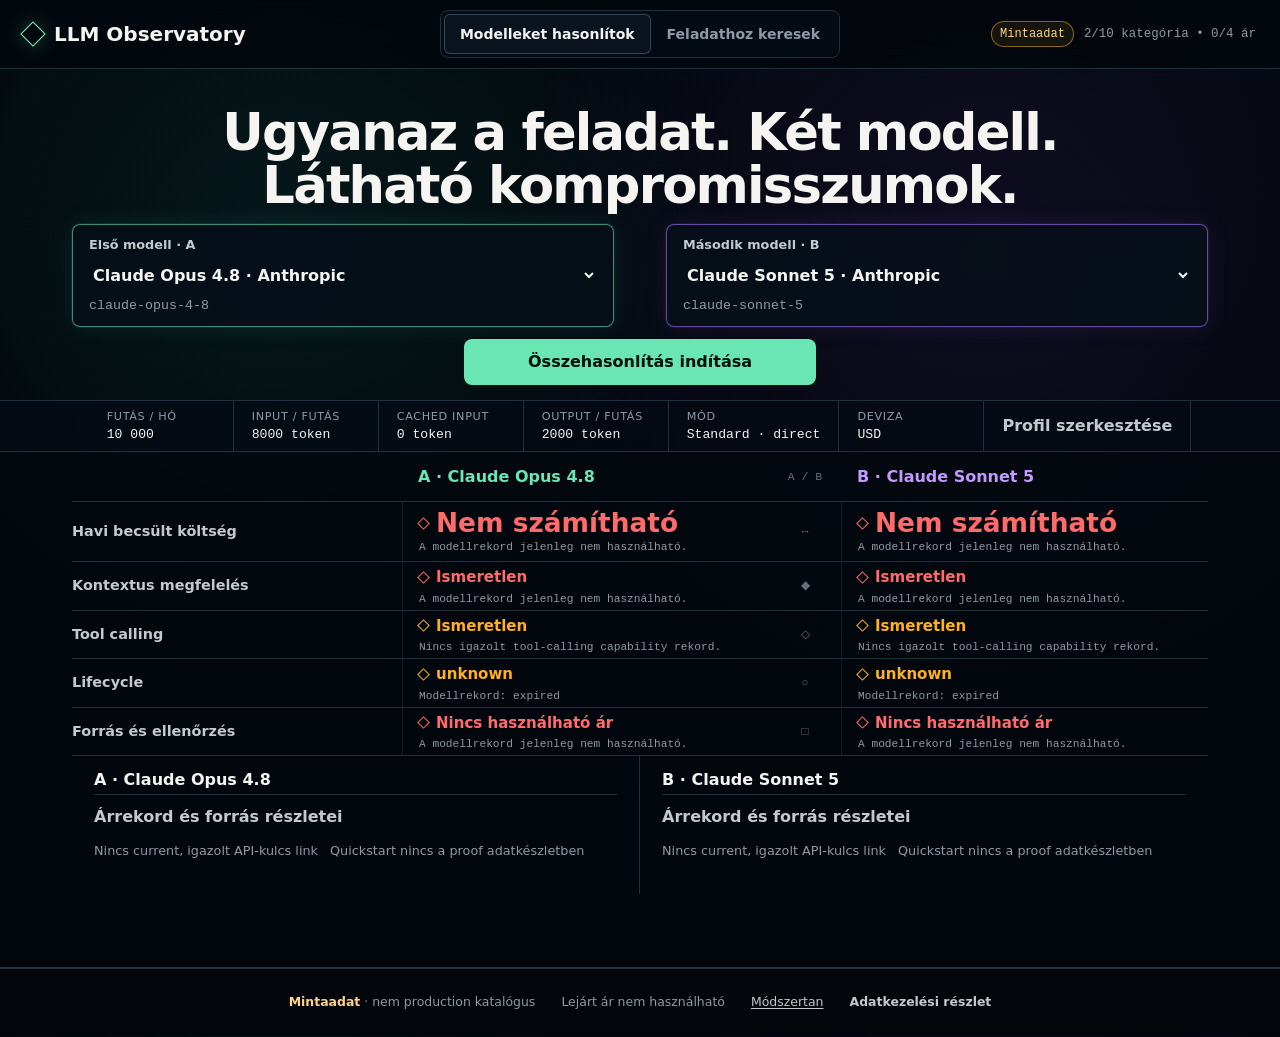
==== public/index.html @ a510414d "Publish Gate 3 LLM Observatory" ====
<!doctype html>
<html lang="hu">
  <head>
    <meta charset="utf-8">
    <meta name="viewport" content="width=device-width, initial-scale=1">
    <meta name="description" content="Ellenőrizhető, forrásolt LLM API-költség összehasonlítás mintaadatokon.">
    <title>LLM Observatory</title>
    <link rel="stylesheet" href="./styles.css?v=gate3-review-2">
  </head>
  <body>
    <a class="skip-link" href="#main">Ugrás a tartalomra</a>
    <header class="app-header">
      <a class="brand" href="#compare" aria-label="LLM Observatory – kezdőlap">
        <span class="brand-mark" aria-hidden="true"></span>
        <span>LLM Observatory</span>
      </a>
      <nav class="mode-switch" aria-label="Alkalmazásmód">
        <a href="#compare" data-route-link="compare">Modelleket hasonlítok</a>
        <a href="#task" data-route-link="task">Feladathoz keresek</a>
      </nav>
      <div class="header-status">
        <span class="sample-badge">Mintaadat</span>
        <span id="headerCoverage">Adatok betöltése…</span>
      </div>
    </header>

    <main id="main">
      <section class="route" id="compareRoute" data-route="compare" aria-labelledby="compareTitle">
        <div class="hero compare-hero">
          <div class="hero-copy">
            <p class="eyebrow">Model Lens · Mintaadat</p>
            <h1 id="compareTitle">Ugyanaz a feladat. Két modell.<br> Látható kompromisszumok.</h1>
          </div>
          <div class="model-selectors" aria-label="Összehasonlítandó modellek">
            <label class="model-selector model-a" for="modelA">
              <span>Első modell · A</span>
              <select id="modelA"></select>
              <small id="modelAId">API ID</small>
            </label>
            <label class="model-selector model-b" for="modelB">
              <span>Második modell · B</span>
              <select id="modelB"></select>
              <small id="modelBId">API ID</small>
            </label>
          </div>
          <button class="primary-action" id="compareButton" type="button" aria-describedby="compareHelp">
            Összehasonlítás indítása
          </button>
          <p class="form-help" id="compareHelp">Válassz két különböző modellt.</p>
        </div>

        <div class="profile-rail" aria-label="Aktív összehasonlítási profil">
          <div><span>Futás / hó</span><strong id="compareRunsSummary">10 000</strong></div>
          <div><span>Input / futás</span><strong id="compareInputSummary">8 000 token</strong></div>
          <div><span>Cached input</span><strong>0 token</strong></div>
          <div><span>Output / futás</span><strong id="compareOutputSummary">2 000 token</strong></div>
          <div><span>Mód</span><strong>Standard · direct</strong></div>
          <div><span>Deviza</span><strong>USD</strong></div>
          <details class="profile-editor">
            <summary>Profil szerkesztése</summary>
            <div class="profile-form">
              <label for="compareRuns">Futás / hó<input id="compareRuns" type="number" min="1" step="1" value="10000" inputmode="numeric"></label>
              <label for="compareInput">Nem cache-elt input token / futás<input id="compareInput" type="number" min="0" step="1" value="8000" inputmode="numeric"></label>
              <label for="compareOutput">Output token / futás<input id="compareOutput" type="number" min="0" step="1" value="2000" inputmode="numeric"></label>
            </div>
          </details>
        </div>

        <section class="data-canvas" id="compareCanvas" aria-labelledby="comparisonHeading">
          <header class="canvas-heading">
            <div>
              <p class="eyebrow">Egy profil · két modell</p>
              <h2 id="comparisonHeading" tabindex="-1">Összehasonlítás</h2>
            </div>
            <p class="coverage" id="comparisonCoverage">Nincs még számítás</p>
          </header>
          <div class="comparison-table" role="table" aria-label="Modell-összehasonlítás">
            <div class="comparison-head" role="row">
              <span role="columnheader" aria-label="Mérőszám"></span>
              <strong class="a-text" id="columnA" role="columnheader">A modell</strong>
              <span class="axis" aria-hidden="true">A / B</span>
              <strong class="b-text" id="columnB" role="columnheader">B modell</strong>
            </div>
            <div class="comparison-row cost-row" role="row">
              <h3 id="costLabel" role="rowheader">Havi becsült költség</h3>
              <div class="comparison-cell model-a-cell" id="costA" role="cell" aria-labelledby="costLabel columnA"></div>
              <span class="axis" aria-hidden="true">↔</span>
              <div class="comparison-cell model-b-cell" id="costB" role="cell" aria-labelledby="costLabel columnB"></div>
            </div>
            <div class="comparison-row" role="row">
              <h3 id="contextLabel" role="rowheader">Kontextus megfelelés</h3>
              <div class="comparison-cell" id="contextA" role="cell" aria-labelledby="contextLabel columnA"></div><span class="axis" aria-hidden="true">◆</span><div class="comparison-cell" id="contextB" role="cell" aria-labelledby="contextLabel columnB"></div>
            </div>
            <div class="comparison-row" role="row">
              <h3 id="toolLabel" role="rowheader">Tool calling</h3>
              <div class="comparison-cell" id="toolA" role="cell" aria-labelledby="toolLabel columnA"></div><span class="axis" aria-hidden="true">◇</span><div class="comparison-cell" id="toolB" role="cell" aria-labelledby="toolLabel columnB"></div>
            </div>
            <div class="comparison-row" role="row">
              <h3 id="lifecycleLabel" role="rowheader">Lifecycle</h3>
              <div class="comparison-cell" id="lifecycleA" role="cell" aria-labelledby="lifecycleLabel columnA"></div><span class="axis" aria-hidden="true">○</span><div class="comparison-cell" id="lifecycleB" role="cell" aria-labelledby="lifecycleLabel columnB"></div>
            </div>
            <div class="comparison-row" role="row">
              <h3 id="sourceLabel" role="rowheader">Forrás és ellenőrzés</h3>
              <div class="comparison-cell" id="sourceA" role="cell" aria-labelledby="sourceLabel columnA"></div><span class="axis" aria-hidden="true">□</span><div class="comparison-cell" id="sourceB" role="cell" aria-labelledby="sourceLabel columnB"></div>
            </div>
          </div>
          <div class="provenance-grid" id="compareProvenance"></div>
        </section>

        <footer class="trust-strip">
          <span><strong>Mintaadat</strong> · nem production katalógus</span>
          <span>Lejárt ár nem használható</span>
          <button class="link-button" type="button" data-open-details="methodCompare">Módszertan</button>
          <details id="methodCompare"><summary>Adatkezelési részlet</summary><p>Csak current, rekordszinten ellenőrzött direct standard text input/output ár számolhat. Nincs benchmark vagy minőségi pontszám.</p></details>
        </footer>
      </section>

      <section class="route" id="taskRoute" data-route="task" aria-labelledby="taskTitle" hidden>
        <div class="hero task-hero">
          <div class="hero-copy">
            <p class="eyebrow">Strukturált technikai profil · Mintaadat</p>
            <h1 id="taskTitle">A feladat forgalmából indulunk. Nem találgatunk minőséget.</h1>
            <p class="hero-note">A két minta csak tokenforgalmat ír le. Nem állítja, hogy bármely modell szakmailag jobb lenne az adott munkára.</p>
          </div>
          <div class="task-builder">
            <label for="taskPreset">Forgalmi mintaprofil
              <select id="taskPreset">
                <option value="technical-chat-10k">Technikai asszisztenshez hasonló forgalom</option>
                <option value="document-analysis-2500">Dokumentumelemzéshez hasonló forgalom</option>
              </select>
            </label>
            <div class="profile-form task-form">
              <label for="taskRuns">Futás / hó<input id="taskRuns" type="number" min="1" step="1" value="10000" inputmode="numeric"></label>
              <label for="taskInput">Nem cache-elt input / futás<input id="taskInput" type="number" min="0" step="1" value="8000" inputmode="numeric"></label>
              <label for="taskOutput">Output / futás<input id="taskOutput" type="number" min="0" step="1" value="2000" inputmode="numeric"></label>
            </div>
            <div class="requirement-toggles">
              <label><input id="taskPreview" type="checkbox"> Preview lifecycle engedélyezett</label>
              <label><input id="taskStable" type="checkbox"> Csak dokumentált stable lifecycle</label>
              <label><input id="taskTool" type="checkbox"> Tool calling kötelező</label>
            </div>
            <button class="primary-action" id="taskButton" type="button">Technikai szűrés indítása</button>
            <p class="form-help" id="taskHelp">Direct · standard · text · cache nélkül · USD</p>
          </div>
        </div>

        <div class="profile-rail task-profile-rail" aria-label="Aktív feladatprofil">
          <div><span>Profil</span><strong id="taskProfileName">Technikai asszisztenshez hasonló forgalom</strong></div>
          <div><span>Scope</span><strong>Direct · standard · text</strong></div>
          <div><span>Cache / tool díj</span><strong>Nem számolt</strong></div>
          <div><span>Rangsor</span><strong>Csak teljes igazolt költség</strong></div>
        </div>

        <section class="data-canvas task-canvas" aria-labelledby="taskResultsHeading">
          <header class="canvas-heading">
            <div>
              <p class="eyebrow">Ugyanaz a core · minden modell</p>
              <h2 id="taskResultsHeading" tabindex="-1">Technikai szűrés eredménye</h2>
            </div>
            <p class="coverage" id="taskCoverage">Nincs még számítás</p>
          </header>
          <div class="task-result-list" id="taskResults"></div>
          <details class="excluded-models">
            <summary id="excludedSummary">Kizárt vagy nem számítható modellek</summary>
            <div id="excludedResults"></div>
          </details>
        </section>

        <footer class="trust-strip">
          <span><strong>Mintaadat</strong> · a profil nem alkalmassági benchmark</span>
          <span>Ismeretlen képesség nem teljesít hard feltételt</span>
          <button class="link-button" type="button" data-open-details="methodTask">Módszertan</button>
          <details id="methodTask"><summary>Szűrési részlet</summary><p>A sorrend kizárólag a teljes, current és ellenőrzött USD költséget követi. Nincs score, győztes vagy feladatspecifikus minőségi állítás.</p></details>
        </footer>
      </section>

      <section class="load-error" id="loadError" hidden aria-labelledby="loadErrorTitle">
        <h1 id="loadErrorTitle">A mintaadat nem tölthető be</h1>
        <p id="loadErrorMessage">A katalógus fail-closed módon leállt.</p>
      </section>
      <p class="sr-only" id="liveRegion" aria-live="polite"></p>
    </main>

    <script type="module" src="./app.js"></script>
  </body>
</html>
---- public/styles.css ----
:root {
  color-scheme: dark;
  --color-bg: #03070d;
  --color-bg-deep: #01040a;
  --color-surface: #071019;
  --color-surface-raised: #0a131e;
  --color-line: #20303c;
  --color-line-strong: #344553;
  --color-text: #f5f4f0;
  --color-text-secondary: #c4c9ce;
  --color-text-muted: #8f9aa4;
  --color-a: #69e6b3;
  --color-a-bright: #8fffd1;
  --color-b: #a974ff;
  --color-b-bright: #c09aff;
  --color-warning: #ffb020;
  --color-danger: #ff6b6b;
  --color-info: #72c7ff;
  --focus-ring: #bafbe0;
  --font-sans: Inter, "SF Pro Display", ui-sans-serif, system-ui, sans-serif;
  --font-mono: "JetBrains Mono", "SFMono-Regular", ui-monospace, monospace;
  --content: min(1296px, calc(100vw - 144px));
  --motion-fast: 120ms;
  --motion-base: 180ms;
}

* { box-sizing: border-box; }

html { scroll-behavior: smooth; }

body {
  margin: 0;
  min-width: 0;
  overflow-x: hidden;
  background:
    radial-gradient(circle at 22% 24%, rgba(30, 187, 158, 0.10), transparent 28rem),
    radial-gradient(circle at 77% 25%, rgba(131, 77, 223, 0.10), transparent 30rem),
    linear-gradient(180deg, #03070d, #01040a 70%);
  color: var(--color-text);
  font-family: var(--font-sans);
  line-height: 1.5;
}

button, input, select { font: inherit; }
button, select, summary, a { -webkit-tap-highlight-color: transparent; }

a { color: var(--color-text-secondary); }
a:hover { color: var(--color-text); }

.link-button {
  appearance: none;
  border: 0;
  padding: 0;
  color: var(--color-text-secondary);
  background: transparent;
  text-decoration: underline;
  text-underline-offset: 0.2em;
  cursor: pointer;
}

.link-button:hover { color: var(--color-text); }

:focus-visible {
  outline: 3px solid var(--focus-ring);
  outline-offset: 3px;
}

[hidden] { display: none !important; }

.skip-link {
  position: fixed;
  z-index: 100;
  top: 8px;
  left: 8px;
  transform: translateY(-160%);
  padding: 10px 14px;
  border-radius: 6px;
  background: var(--color-text);
  color: var(--color-bg);
}
.skip-link:focus { transform: none; }

.app-header {
  min-height: 66px;
  display: grid;
  grid-template-columns: minmax(220px, 1fr) auto minmax(220px, 1fr);
  align-items: center;
  gap: 24px;
  padding: 10px max(24px, calc((100vw - 1296px) / 2));
  border-bottom: 1px solid var(--color-line);
  background: rgba(3, 7, 13, 0.88);
  backdrop-filter: blur(14px);
}

.brand {
  display: inline-flex;
  align-items: center;
  gap: 12px;
  color: var(--color-text);
  text-decoration: none;
  font-size: 1.25rem;
  font-weight: 780;
}

.brand-mark {
  width: 18px;
  height: 18px;
  border: 1px solid var(--color-a);
  transform: rotate(45deg);
  box-shadow: 0 0 18px rgba(105, 230, 179, 0.25);
}

.mode-switch {
  display: flex;
  padding: 3px;
  border: 1px solid var(--color-line);
  border-radius: 8px;
  background: #050b12;
}

.mode-switch a {
  min-height: 40px;
  display: inline-flex;
  align-items: center;
  padding: 0 16px;
  border-radius: 6px;
  color: var(--color-text-muted);
  text-decoration: none;
  font-size: 0.875rem;
  font-weight: 650;
}

.mode-switch a[aria-current="page"] {
  color: var(--color-text);
  background: var(--color-surface-raised);
  box-shadow: inset 0 0 0 1px var(--color-line-strong);
}

.header-status {
  justify-self: end;
  display: flex;
  align-items: center;
  gap: 10px;
  color: var(--color-text-muted);
  font: 0.78rem/1.3 var(--font-mono);
}

.sample-badge,
.status-chip {
  display: inline-flex;
  align-items: center;
  min-height: 26px;
  padding: 2px 8px;
  border: 1px solid rgba(255, 176, 32, 0.52);
  border-radius: 999px;
  color: #ffd587;
  background: rgba(255, 176, 32, 0.08);
  font: 0.75rem/1 var(--font-mono);
}

.route { min-height: calc(100vh - 66px); }

.hero {
  min-height: 322px;
  display: grid;
  align-content: center;
  gap: 22px;
  width: var(--content);
  margin: 0 auto;
  padding: 24px 0 12px;
}

.hero > * {
  min-width: 0;
  max-width: 100%;
}

.compare-hero {
  min-height: 331px;
  gap: 12px;
  padding: 30px 0 8px;
}

.compare-hero .hero-copy > .eyebrow,
.compare-hero > .form-help:not(.error),
#compareCanvas .canvas-heading {
  position: absolute !important;
  width: 1px;
  height: 1px;
  padding: 0;
  margin: 0;
  overflow: hidden;
  clip: rect(0, 0, 0, 0);
  white-space: nowrap;
  border: 0;
}

#compareCanvas .canvas-heading * {
  width: 1px !important;
  max-width: 1px !important;
  height: 1px !important;
  margin: 0 !important;
  overflow: hidden !important;
  white-space: nowrap !important;
}

.hero-copy { text-align: center; }
.eyebrow {
  margin: 0 0 8px;
  color: var(--color-text-muted);
  font: 0.78rem/1.4 var(--font-mono);
  letter-spacing: 0.11em;
  text-transform: uppercase;
}

h1, h2, h3, p { margin-top: 0; }
h1 {
  max-width: 930px;
  margin: 0 auto;
  font-size: clamp(3rem, 4vw, 3.625rem);
  line-height: 1.04;
  letter-spacing: -0.035em;
}
h2 { margin-bottom: 0; font-size: 1.45rem; }
h3 { margin-bottom: 0; font-size: 0.9rem; }

.hero-note {
  max-width: 760px;
  margin: 12px auto 0;
  color: var(--color-text-secondary);
  text-align: center;
}

.model-selectors {
  display: grid;
  grid-template-columns: repeat(2, minmax(0, 1fr));
  gap: 52px;
}

.model-selector {
  min-width: 0;
  display: grid;
  gap: 5px;
  padding: 10px 16px;
  border: 1px solid var(--color-line-strong);
  border-radius: 8px;
  background: rgba(7, 16, 25, 0.92);
  box-shadow: 0 8px 24px rgba(0, 0, 0, 0.28);
}
.model-selector.model-a {
  border-color: rgba(105, 230, 179, 0.58);
  box-shadow: 0 0 0 1px rgba(105, 230, 179, 0.08), 0 0 24px rgba(105, 230, 179, 0.10);
}
.model-selector.model-b {
  border-color: rgba(169, 116, 255, 0.58);
  box-shadow: 0 0 0 1px rgba(169, 116, 255, 0.08), 0 0 24px rgba(169, 116, 255, 0.10);
}
.model-selector:focus-within.model-a { box-shadow: 0 0 0 1px rgba(105, 230, 179, 0.66), 0 0 22px rgba(105, 230, 179, 0.14); }
.model-selector:focus-within.model-b { box-shadow: 0 0 0 1px rgba(169, 116, 255, 0.66), 0 0 22px rgba(169, 116, 255, 0.14); }
.model-selector > span { font-size: 0.8rem; font-weight: 700; color: var(--color-text-secondary); }
.model-selector small { overflow: hidden; color: var(--color-text-muted); font-family: var(--font-mono); text-overflow: ellipsis; white-space: nowrap; }

select, input[type="number"] {
  width: 100%;
  min-height: 44px;
  border: 1px solid var(--color-line);
  border-radius: 6px;
  background: #050b12;
  color: var(--color-text);
  padding: 9px 11px;
}
.model-selector select {
  width: 100%;
  min-width: 0;
  max-width: 100%;
  min-height: 32px;
  border: 0;
  padding: 0;
  background: transparent;
  font-weight: 740;
}

.primary-action {
  width: min(352px, 100%);
  min-height: 46px;
  min-width: 0;
  justify-self: center;
  border: 1px solid rgba(105, 230, 179, 0.72);
  border-radius: 8px;
  background: var(--color-a);
  color: #02100b;
  padding: 10px 22px;
  font-weight: 800;
  cursor: pointer;
  transition: background var(--motion-fast), box-shadow var(--motion-base), transform var(--motion-fast);
}
.primary-action:hover:not(:disabled) { background: var(--color-a-bright); box-shadow: 0 0 24px rgba(105, 230, 179, 0.18); }
.primary-action:active:not(:disabled) { transform: translateY(1px); }
.primary-action:disabled { cursor: not-allowed; opacity: 0.48; }

.form-help { margin: -14px 0 0; color: var(--color-text-muted); text-align: center; font-size: 0.82rem; }
.form-help.error { color: var(--color-danger); }

.profile-rail {
  min-height: 52px;
  display: flex;
  align-items: stretch;
  justify-content: center;
  border-block: 1px solid var(--color-line);
  background: rgba(5, 11, 18, 0.72);
}
.profile-rail > div,
.profile-rail > details {
  min-width: 145px;
  display: grid;
  align-content: center;
  gap: 1px;
  padding: 3px 18px;
  border-right: 1px solid var(--color-line);
}
.profile-rail span { color: var(--color-text-muted); font-size: 0.7rem; text-transform: uppercase; letter-spacing: 0.06em; }
.profile-rail strong { font: 0.82rem/1.3 var(--font-mono); font-variant-numeric: tabular-nums; }
.profile-editor { position: relative; }
.profile-editor summary, .excluded-models summary, .provenance-card summary, .trust-strip summary {
  min-height: 44px;
  display: inline-flex;
  align-items: center;
  color: var(--color-text-secondary);
  cursor: pointer;
  font-weight: 700;
}
.profile-editor[open] .profile-form {
  position: absolute;
  z-index: 20;
  right: 0;
  top: calc(100% + 8px);
  width: min(540px, calc(100vw - 32px));
  padding: 16px;
  border: 1px solid var(--color-line-strong);
  border-radius: 12px;
  background: var(--color-surface-raised);
  box-shadow: 0 18px 48px rgba(0,0,0,.45);
}

.profile-form { display: grid; grid-template-columns: repeat(3, minmax(0, 1fr)); gap: 12px; }
.profile-form label, .task-builder > label { display: grid; gap: 6px; color: var(--color-text-secondary); font-size: 0.8rem; font-weight: 650; }

.data-canvas {
  min-height: 516px;
  border-bottom: 1px solid var(--color-line);
  background: rgba(3, 8, 14, 0.82);
}
.canvas-heading, .comparison-head, .comparison-row, .provenance-grid, .task-result-list, .excluded-models {
  width: var(--content);
  margin-inline: auto;
}
.canvas-heading {
  min-height: 64px;
  display: flex;
  justify-content: space-between;
  align-items: center;
  gap: 24px;
  border-bottom: 1px solid var(--color-line);
}
.coverage { margin: 0; color: var(--color-text-muted); font: 0.78rem/1.35 var(--font-mono); }

.comparison-head,
.comparison-row {
  display: grid;
  grid-template-columns: 330px minmax(0, 1fr) 72px minmax(0, 1fr);
  align-items: stretch;
  border-bottom: 1px solid var(--color-line);
}
.comparison-head { min-height: 50px; align-items: center; }
.comparison-head strong { padding: 12px 16px; font-size: 1rem; }
.a-text { color: var(--color-a); }
.b-text { color: var(--color-b-bright); }
.axis { display: grid; place-items: center; color: #61707c; font: 0.72rem/1 var(--font-mono); }
.comparison-row > h3 { display: flex; align-items: center; padding: 12px 16px 12px 0; color: var(--color-text-secondary); }
.comparison-cell { min-width: 0; display: grid; align-content: center; gap: 3px; padding: 4px 16px; border-left: 1px solid rgba(32,48,60,.5); }
.comparison-cell strong { font-size: 0.94rem; }
.comparison-cell small { color: var(--color-text-muted); font: 0.7rem/1.25 var(--font-mono); }
.cost-row { min-height: 60px; }
.cost-row .comparison-cell strong { font: 750 1.65rem/1.05 var(--font-sans); font-variant-numeric: tabular-nums; }
.status-line { display: inline-flex; align-items: center; gap: 8px; }
.status-shape { width: 9px; height: 9px; flex: 0 0 auto; border: 1px solid currentColor; transform: rotate(45deg); }
.state-current { color: var(--color-info); }
.state-warning { color: var(--color-warning); }
.state-danger { color: var(--color-danger); }
.state-a { color: var(--color-a); }
.state-b { color: var(--color-b-bright); }

.cost-track { height: 5px; overflow: hidden; border-radius: 999px; background: #111e28; }
.cost-track > span { display: block; height: 100%; width: var(--bar-width, 0%); transition: width 240ms cubic-bezier(.2,0,0,1); }
.model-a-cell .cost-track > span { background: var(--color-a); }
.model-b-cell .cost-track > span { background: var(--color-b); }

.provenance-grid {
  display: grid;
  grid-template-columns: repeat(2, minmax(0, 1fr));
  min-height: 138px;
}
.provenance-card { min-width: 0; padding: 12px 22px; border-right: 1px solid var(--color-line); }
.provenance-card:last-child { border-right: 0; }
.provenance-card h3 { margin-bottom: 2px; font-size: 1rem; }
.provenance-list { display: grid; grid-template-columns: minmax(120px, .4fr) 1fr; gap: 7px 12px; margin: 0; }
.provenance-list dt { color: var(--color-text-muted); font-size: 0.78rem; }
.provenance-list dd { min-width: 0; margin: 0; overflow-wrap: anywhere; color: var(--color-text-secondary); font: 0.76rem/1.4 var(--font-mono); }
.record-details { margin-top: 2px; border-top: 1px solid var(--color-line); }
.record-details[open] { padding-bottom: 8px; }
.provenance-actions { display: flex; flex-wrap: wrap; gap: 8px 12px; margin-top: 2px; }
.text-link { min-height: 44px; display: inline-flex; align-items: center; color: var(--color-text); font-weight: 700; }
.unavailable-link { color: var(--color-text-muted); font-size: .8rem; }

.trust-strip {
  min-height: 68px;
  display: flex;
  align-items: center;
  justify-content: center;
  flex-wrap: wrap;
  gap: 16px 26px;
  padding: 10px max(16px, calc((100vw - 1296px) / 2));
  border-top: 1px solid var(--color-line);
  color: var(--color-text-muted);
  background: #02060b;
  font-size: 0.78rem;
}
.trust-strip strong { color: #ffd587; }
.trust-strip details { position: relative; }
.trust-strip details p { width: min(520px, calc(100vw - 32px)); color: var(--color-text-secondary); }

.task-hero { min-height: 388px; }
.task-builder { display: grid; gap: 14px; max-width: 900px; width: 100%; margin-inline: auto; padding: 18px; border: 1px solid var(--color-line); background: rgba(7,16,25,.78); }
.task-form { grid-template-columns: repeat(3, 1fr); }
.requirement-toggles { display: flex; flex-wrap: wrap; justify-content: center; gap: 14px 28px; }
.requirement-toggles label { min-height: 44px; display: inline-flex; align-items: center; gap: 8px; color: var(--color-text-secondary); }
.requirement-toggles input { width: 18px; height: 18px; accent-color: var(--color-a); }
.task-profile-rail > div { min-width: 220px; }
.task-canvas { min-height: 420px; }

.task-result-list { display: grid; }
.task-result {
  display: grid;
  grid-template-columns: minmax(220px, 1.4fr) minmax(140px, .7fr) minmax(220px, 1fr) auto;
  align-items: center;
  gap: 18px;
  min-height: 76px;
  padding: 12px 0;
  border-bottom: 1px solid var(--color-line);
}
.task-result h3 { font-size: 1rem; }
.task-result p { margin: 3px 0 0; color: var(--color-text-muted); font: .76rem/1.35 var(--font-mono); }
.task-cost { font-size: 1.35rem; font-weight: 780; font-variant-numeric: tabular-nums; }
.task-facts { display: flex; flex-wrap: wrap; gap: 6px; }
.task-facts span { padding: 4px 7px; border: 1px solid var(--color-line); color: var(--color-text-secondary); font-size: .75rem; }
.excluded-models { padding-block: 10px 20px; }
.excluded-item { display: grid; grid-template-columns: minmax(180px,.5fr) 1fr; gap: 16px; padding: 10px 0; border-top: 1px solid var(--color-line); }
.excluded-item strong { font-size: .88rem; }
.excluded-item p { margin: 0; color: var(--color-text-muted); font-size: .8rem; }

.load-error { width: min(720px, calc(100vw - 32px)); margin: 80px auto; padding: 24px; border: 1px solid var(--color-danger); background: rgba(255,107,107,.06); }
.load-error h1 { font-size: 2rem; }
.sr-only { position: absolute !important; width: 1px; height: 1px; padding: 0; margin: 0; overflow: hidden; clip: rect(0,0,0,0); white-space: nowrap; border: 0; }

@media (max-width: 1279px) {
  :root { --content: min(100% - 64px, 1120px); }
  .app-header { grid-template-columns: 1fr auto; }
  .header-status { grid-column: 1 / -1; justify-self: center; }
  .comparison-head, .comparison-row { grid-template-columns: 240px minmax(0,1fr) 48px minmax(0,1fr); }
  .profile-rail { flex-wrap: wrap; }
}

@media (max-width: 899px) {
  :root { --content: calc(100vw - 32px); }
  .app-header { display: flex; flex-wrap: wrap; justify-content: center; padding-inline: 16px; }
  .brand { margin-right: auto; }
  .header-status { width: 100%; justify-content: center; }
  .model-selectors { grid-template-columns: 1fr; gap: 12px; }
  .hero { min-height: auto; padding-block: 38px 24px; }
  h1 { font-size: clamp(2.35rem, 7vw, 3rem); }
  .profile-rail { justify-content: flex-start; }
  .profile-rail > div, .profile-rail > details { flex: 1 1 180px; }
  .comparison-head { display: none; }
  .comparison-row { grid-template-columns: 1fr 1fr; padding-bottom: 10px; }
  .comparison-row > h3 { grid-column: 1 / -1; padding: 12px 0 6px; }
  .comparison-row > .axis { display: none; }
  .comparison-cell { border-left: 0; padding-inline: 8px; }
  .comparison-cell:nth-of-type(2) { border-left: 1px solid var(--color-line); }
  .provenance-grid { grid-template-columns: 1fr; }
  .provenance-card { border-right: 0; border-bottom: 1px solid var(--color-line); padding-inline: 0; }
  .task-result { grid-template-columns: 1fr 1fr; }
  .task-result > :first-child { grid-column: 1 / -1; }
  .task-result .text-link { justify-self: end; }
}

@media (max-width: 767px) {
  :root { --content: calc(100vw - 32px); }
  .app-header { min-height: auto; display: grid; grid-template-columns: 1fr auto; gap: 8px 12px; }
  .brand { width: auto; justify-content: flex-start; margin: 0; }
  .header-status { width: auto; justify-content: flex-end; }
  .mode-switch { grid-column: 1 / -1; grid-row: 2; width: 100%; }
  .mode-switch a { flex: 1; justify-content: center; padding-inline: 8px; text-align: center; }
  h1 { font-size: 2rem; line-height: 1.08; }
  .compare-hero { gap: 12px; padding-block: 20px 16px; }
  .profile-rail > div, .profile-rail > details { flex: 0 0 50%; min-width: 0; align-self: stretch; border-bottom: 1px solid var(--color-line); }
  .profile-editor[open] .profile-form { position: fixed; inset: auto 16px 16px; width: auto; }
  .profile-form, .task-form { grid-template-columns: 1fr; }
  .comparison-row { grid-template-columns: 1fr; }
  .comparison-cell, .comparison-cell:nth-of-type(2) { border: 0; border-top: 1px dashed rgba(52,69,83,.55); padding-block: 12px; }
  .comparison-cell::before { color: var(--color-text-muted); font: .7rem/1 var(--font-mono); }
  .comparison-cell:nth-of-type(1)::before { content: "A MODELL"; }
  .comparison-cell:nth-of-type(2)::before { content: "B MODELL"; }
  .cost-track { display: none; }
  .canvas-heading { align-items: flex-start; flex-direction: column; padding-block: 14px; }
  .provenance-list { grid-template-columns: 1fr; }
  .task-result { grid-template-columns: 1fr; gap: 8px; padding-block: 16px; }
  .task-result > :first-child { grid-column: auto; }
  .task-result .text-link { justify-self: start; }
  .excluded-item { grid-template-columns: 1fr; gap: 4px; }
  .trust-strip { min-height: 68px; justify-content: flex-start; }
}

@media (prefers-reduced-motion: reduce) {
  html { scroll-behavior: auto; }
  *, *::before, *::after { scroll-behavior: auto !important; transition-duration: 0.01ms !important; animation-duration: 0.01ms !important; animation-iteration-count: 1 !important; }
}
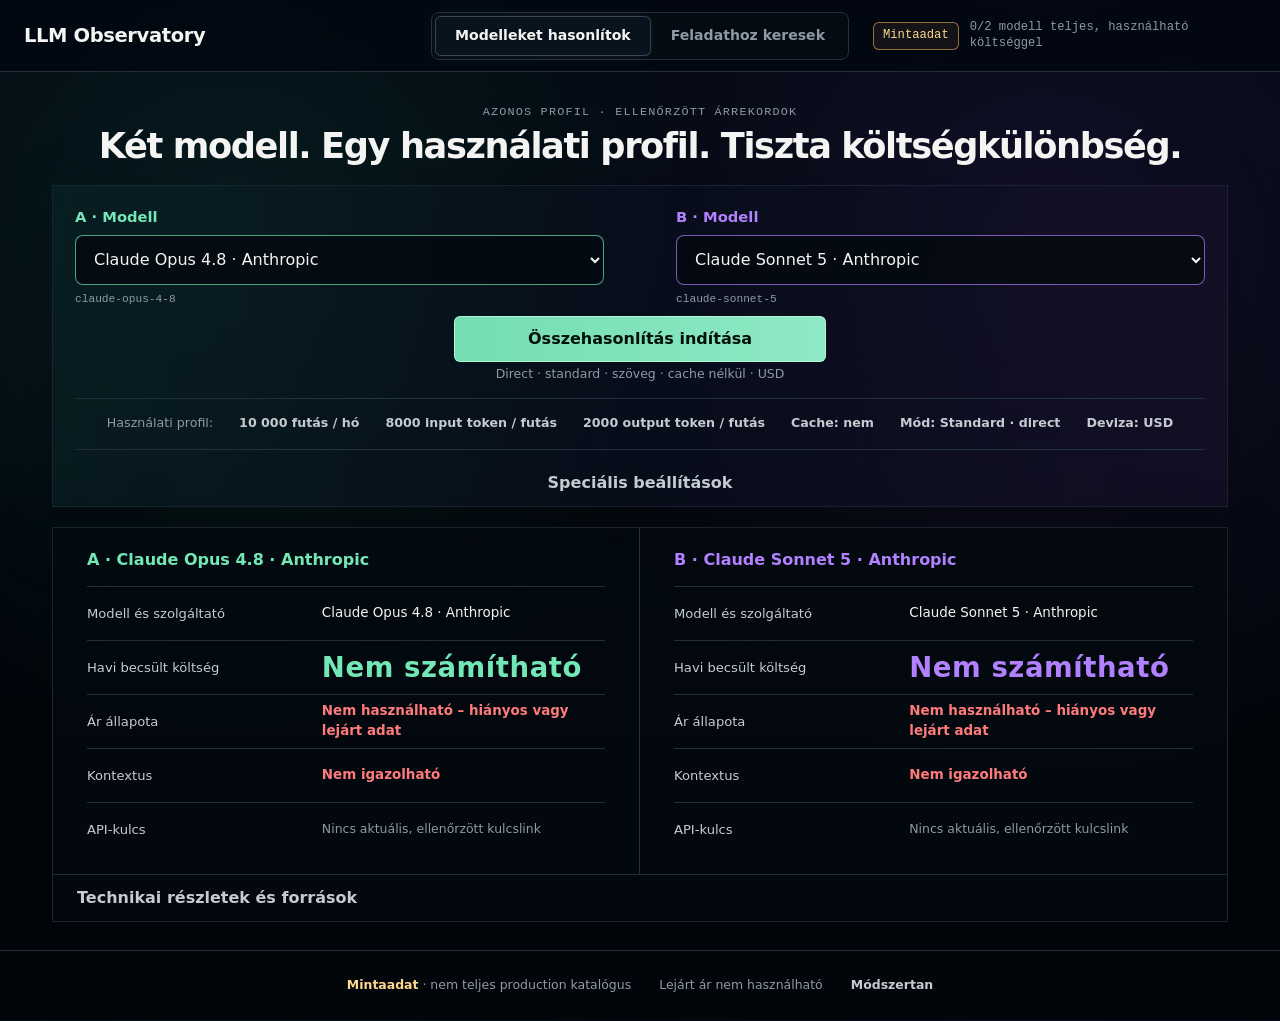
==== commit bdf54b82: "feat: simplify model selection experience" ====
--- a/public/index.html
+++ b/public/index.html
@@ -5,15 +5,12 @@
     <meta name="viewport" content="width=device-width, initial-scale=1">
     <meta name="description" content="Ellenőrizhető, forrásolt LLM API-költség összehasonlítás mintaadatokon.">
     <title>LLM Observatory</title>
-    <link rel="stylesheet" href="./styles.css?v=gate3-review-2">
+    <link rel="stylesheet" href="./styles.css?v=ux-option-3">
   </head>
   <body>
     <a class="skip-link" href="#main">Ugrás a tartalomra</a>
     <header class="app-header">
-      <a class="brand" href="#compare" aria-label="LLM Observatory – kezdőlap">
-        <span class="brand-mark" aria-hidden="true"></span>
-        <span>LLM Observatory</span>
-      </a>
+      <a class="brand" href="#compare" aria-label="LLM Observatory – kezdőlap">LLM Observatory</a>
       <nav class="mode-switch" aria-label="Alkalmazásmód">
         <a href="#compare" data-route-link="compare">Modelleket hasonlítok</a>
         <a href="#task" data-route-link="task">Feladathoz keresek</a>
@@ -26,161 +23,147 @@
 
     <main id="main">
       <section class="route" id="compareRoute" data-route="compare" aria-labelledby="compareTitle">
-        <div class="hero compare-hero">
+        <div class="page-shell">
           <div class="hero-copy">
-            <p class="eyebrow">Model Lens · Mintaadat</p>
-            <h1 id="compareTitle">Ugyanaz a feladat. Két modell.<br> Látható kompromisszumok.</h1>
+            <p class="eyebrow">Azonos profil · ellenőrzött árrekordok</p>
+            <h1 id="compareTitle">Két modell. Egy használati profil. Tiszta költségkülönbség.</h1>
           </div>
-          <div class="model-selectors" aria-label="Összehasonlítandó modellek">
-            <label class="model-selector model-a" for="modelA">
-              <span>Első modell · A</span>
-              <select id="modelA"></select>
-              <small id="modelAId">API ID</small>
-            </label>
-            <label class="model-selector model-b" for="modelB">
-              <span>Második modell · B</span>
-              <select id="modelB"></select>
-              <small id="modelBId">API ID</small>
-            </label>
-          </div>
-          <button class="primary-action" id="compareButton" type="button" aria-describedby="compareHelp">
-            Összehasonlítás indítása
-          </button>
-          <p class="form-help" id="compareHelp">Válassz két különböző modellt.</p>
+
+          <section class="control-panel" aria-label="Összehasonlítás beállításai">
+            <div class="model-selectors">
+              <label class="model-selector model-a" for="modelA">
+                <span>A · Modell</span>
+                <select id="modelA"></select>
+                <small id="modelAId">API ID</small>
+              </label>
+              <label class="model-selector model-b" for="modelB">
+                <span>B · Modell</span>
+                <select id="modelB"></select>
+                <small id="modelBId">API ID</small>
+              </label>
+            </div>
+            <button class="primary-action" id="compareButton" type="button" aria-describedby="compareHelp">Összehasonlítás indítása</button>
+            <p class="form-help" id="compareHelp">Direct · standard · szöveg · cache nélkül · USD</p>
+
+            <div class="profile-summary" aria-label="Aktív összehasonlítási profil">
+              <span>Használati profil:</span>
+              <strong><span id="compareRunsSummary">10 000</span> futás / hó</strong>
+              <strong><span id="compareInputSummary">8 000</span> input token / futás</strong>
+              <strong><span id="compareOutputSummary">2 000</span> output token / futás</strong>
+              <strong>Cache: nem</strong>
+              <strong>Mód: Standard · direct</strong>
+              <strong>Deviza: USD</strong>
+            </div>
+
+            <details class="advanced-settings" id="compareSettings">
+              <summary>Speciális beállítások</summary>
+              <div class="profile-form">
+                <label for="compareRuns">Futás / hó<input id="compareRuns" type="number" min="1" step="1" value="10000" inputmode="numeric"></label>
+                <label for="compareInput">Input token / futás<input id="compareInput" type="number" min="0" step="1" value="8000" inputmode="numeric"></label>
+                <label for="compareOutput">Output token / futás<input id="compareOutput" type="number" min="0" step="1" value="2000" inputmode="numeric"></label>
+              </div>
+            </details>
+          </section>
+
+          <p class="refresh-notice" id="compareDirty" role="status" hidden>A beállítások megváltoztak. Indíts új összehasonlítást a friss eredményhez.</p>
+
+          <section class="result-canvas" id="compareCanvas" aria-labelledby="comparisonHeading">
+            <header class="result-heading">
+              <div>
+                <p class="eyebrow">Ugyanaz az öt kérdés mindkét modellnél</p>
+                <h2 id="comparisonHeading" tabindex="-1">Összehasonlítás</h2>
+              </div>
+              <p class="coverage" id="comparisonCoverage">Nincs még számítás</p>
+            </header>
+            <div class="model-result-grid compare-results" id="compareResults"></div>
+            <details class="technical-details" id="compareTechnical">
+              <summary>Technikai részletek és források</summary>
+              <div class="provenance-grid" id="compareProvenance"></div>
+            </details>
+          </section>
         </div>
 
-        <div class="profile-rail" aria-label="Aktív összehasonlítási profil">
-          <div><span>Futás / hó</span><strong id="compareRunsSummary">10 000</strong></div>
-          <div><span>Input / futás</span><strong id="compareInputSummary">8 000 token</strong></div>
-          <div><span>Cached input</span><strong>0 token</strong></div>
-          <div><span>Output / futás</span><strong id="compareOutputSummary">2 000 token</strong></div>
-          <div><span>Mód</span><strong>Standard · direct</strong></div>
-          <div><span>Deviza</span><strong>USD</strong></div>
-          <details class="profile-editor">
-            <summary>Profil szerkesztése</summary>
-            <div class="profile-form">
-              <label for="compareRuns">Futás / hó<input id="compareRuns" type="number" min="1" step="1" value="10000" inputmode="numeric"></label>
-              <label for="compareInput">Nem cache-elt input token / futás<input id="compareInput" type="number" min="0" step="1" value="8000" inputmode="numeric"></label>
-              <label for="compareOutput">Output token / futás<input id="compareOutput" type="number" min="0" step="1" value="2000" inputmode="numeric"></label>
-            </div>
-          </details>
-        </div>
-
-        <section class="data-canvas" id="compareCanvas" aria-labelledby="comparisonHeading">
-          <header class="canvas-heading">
-            <div>
-              <p class="eyebrow">Egy profil · két modell</p>
-              <h2 id="comparisonHeading" tabindex="-1">Összehasonlítás</h2>
-            </div>
-            <p class="coverage" id="comparisonCoverage">Nincs még számítás</p>
-          </header>
-          <div class="comparison-table" role="table" aria-label="Modell-összehasonlítás">
-            <div class="comparison-head" role="row">
-              <span role="columnheader" aria-label="Mérőszám"></span>
-              <strong class="a-text" id="columnA" role="columnheader">A modell</strong>
-              <span class="axis" aria-hidden="true">A / B</span>
-              <strong class="b-text" id="columnB" role="columnheader">B modell</strong>
-            </div>
-            <div class="comparison-row cost-row" role="row">
-              <h3 id="costLabel" role="rowheader">Havi becsült költség</h3>
-              <div class="comparison-cell model-a-cell" id="costA" role="cell" aria-labelledby="costLabel columnA"></div>
-              <span class="axis" aria-hidden="true">↔</span>
-              <div class="comparison-cell model-b-cell" id="costB" role="cell" aria-labelledby="costLabel columnB"></div>
-            </div>
-            <div class="comparison-row" role="row">
-              <h3 id="contextLabel" role="rowheader">Kontextus megfelelés</h3>
-              <div class="comparison-cell" id="contextA" role="cell" aria-labelledby="contextLabel columnA"></div><span class="axis" aria-hidden="true">◆</span><div class="comparison-cell" id="contextB" role="cell" aria-labelledby="contextLabel columnB"></div>
-            </div>
-            <div class="comparison-row" role="row">
-              <h3 id="toolLabel" role="rowheader">Tool calling</h3>
-              <div class="comparison-cell" id="toolA" role="cell" aria-labelledby="toolLabel columnA"></div><span class="axis" aria-hidden="true">◇</span><div class="comparison-cell" id="toolB" role="cell" aria-labelledby="toolLabel columnB"></div>
-            </div>
-            <div class="comparison-row" role="row">
-              <h3 id="lifecycleLabel" role="rowheader">Lifecycle</h3>
-              <div class="comparison-cell" id="lifecycleA" role="cell" aria-labelledby="lifecycleLabel columnA"></div><span class="axis" aria-hidden="true">○</span><div class="comparison-cell" id="lifecycleB" role="cell" aria-labelledby="lifecycleLabel columnB"></div>
-            </div>
-            <div class="comparison-row" role="row">
-              <h3 id="sourceLabel" role="rowheader">Forrás és ellenőrzés</h3>
-              <div class="comparison-cell" id="sourceA" role="cell" aria-labelledby="sourceLabel columnA"></div><span class="axis" aria-hidden="true">□</span><div class="comparison-cell" id="sourceB" role="cell" aria-labelledby="sourceLabel columnB"></div>
-            </div>
-          </div>
-          <div class="provenance-grid" id="compareProvenance"></div>
-        </section>
-
         <footer class="trust-strip">
-          <span><strong>Mintaadat</strong> · nem production katalógus</span>
+          <span><strong>Mintaadat</strong> · nem teljes production katalógus</span>
           <span>Lejárt ár nem használható</span>
-          <button class="link-button" type="button" data-open-details="methodCompare">Módszertan</button>
-          <details id="methodCompare"><summary>Adatkezelési részlet</summary><p>Csak current, rekordszinten ellenőrzött direct standard text input/output ár számolhat. Nincs benchmark vagy minőségi pontszám.</p></details>
+          <details><summary>Módszertan</summary><p>Csak current, rekordszinten ellenőrzött direct standard text input/output ár számolhat. Nincs benchmark vagy minőségi pontszám.</p></details>
         </footer>
       </section>
 
       <section class="route" id="taskRoute" data-route="task" aria-labelledby="taskTitle" hidden>
-        <div class="hero task-hero">
+        <div class="page-shell">
           <div class="hero-copy">
-            <p class="eyebrow">Strukturált technikai profil · Mintaadat</p>
-            <h1 id="taskTitle">A feladat forgalmából indulunk. Nem találgatunk minőséget.</h1>
-            <p class="hero-note">A két minta csak tokenforgalmat ír le. Nem állítja, hogy bármely modell szakmailag jobb lenne az adott munkára.</p>
+            <p class="eyebrow">Feladatból költségprofil · ugyanazok az ellenőrzött adatok</p>
+            <h1 id="taskTitle">Mondd meg, mire használod.<br>Mutatjuk a számítható modelleket.</h1>
           </div>
-          <div class="task-builder">
-            <label for="taskPreset">Forgalmi mintaprofil
+
+          <section class="control-panel task-control-panel" aria-label="Feladatprofil beállításai">
+            <label class="preset-selector" for="taskPreset">
+              <span>Milyen munkára keresel modellt?</span>
               <select id="taskPreset">
                 <option value="technical-chat-10k">Technikai asszisztenshez hasonló forgalom</option>
                 <option value="document-analysis-2500">Dokumentumelemzéshez hasonló forgalom</option>
               </select>
             </label>
-            <div class="profile-form task-form">
-              <label for="taskRuns">Futás / hó<input id="taskRuns" type="number" min="1" step="1" value="10000" inputmode="numeric"></label>
-              <label for="taskInput">Nem cache-elt input / futás<input id="taskInput" type="number" min="0" step="1" value="8000" inputmode="numeric"></label>
-              <label for="taskOutput">Output / futás<input id="taskOutput" type="number" min="0" step="1" value="2000" inputmode="numeric"></label>
+            <button class="primary-action" id="taskButton" type="button" aria-describedby="taskHelp">Költségek megmutatása</button>
+            <p class="form-help" id="taskHelp">A sorrend kizárólag a teljes, ellenőrzött havi költséget követi.</p>
+
+            <div class="profile-summary" aria-label="Aktív feladatprofil">
+              <span>Használati profil:</span>
+              <strong id="taskProfileName">Technikai asszisztenshez hasonló forgalom</strong>
+              <strong><span id="taskRunsSummary">10 000</span> futás / hó</strong>
+              <strong><span id="taskInputSummary">8 000</span> input token / futás</strong>
+              <strong><span id="taskOutputSummary">2 000</span> output token / futás</strong>
             </div>
-            <div class="requirement-toggles">
-              <label><input id="taskPreview" type="checkbox"> Preview lifecycle engedélyezett</label>
-              <label><input id="taskStable" type="checkbox"> Csak dokumentált stable lifecycle</label>
-              <label><input id="taskTool" type="checkbox"> Tool calling kötelező</label>
-            </div>
-            <button class="primary-action" id="taskButton" type="button">Technikai szűrés indítása</button>
-            <p class="form-help" id="taskHelp">Direct · standard · text · cache nélkül · USD</p>
-          </div>
+
+            <details class="advanced-settings" id="taskSettings">
+              <summary>Speciális beállítások</summary>
+              <div class="profile-form task-form">
+                <label for="taskRuns">Futás / hó<input id="taskRuns" type="number" min="1" step="1" value="10000" inputmode="numeric"></label>
+                <label for="taskInput">Input token / futás<input id="taskInput" type="number" min="0" step="1" value="8000" inputmode="numeric"></label>
+                <label for="taskOutput">Output token / futás<input id="taskOutput" type="number" min="0" step="1" value="2000" inputmode="numeric"></label>
+              </div>
+              <div class="requirement-toggles">
+                <label><input id="taskPreview" type="checkbox"> Preview modell is jöhet</label>
+                <label><input id="taskStable" type="checkbox"> Csak dokumentált stable modell</label>
+                <label><input id="taskTool" type="checkbox"> Tool calling kötelező</label>
+              </div>
+            </details>
+          </section>
+
+          <p class="refresh-notice" id="taskDirty" role="status" hidden>A feladatprofil megváltozott. Indíts új számítást a friss eredményhez.</p>
+
+          <section class="result-canvas task-canvas" id="taskCanvas" aria-labelledby="taskResultsHeading">
+            <header class="result-heading">
+              <div>
+                <p class="eyebrow">Legfeljebb három azonnali találat</p>
+                <h2 id="taskResultsHeading" tabindex="-1">A profilhoz számítható modellek</h2>
+              </div>
+              <p class="coverage" id="taskCoverage">Nincs még számítás</p>
+            </header>
+            <div class="model-result-grid task-results" id="taskResults"></div>
+            <details class="technical-details" id="taskMore">
+              <summary id="taskMoreSummary">További modellek és kizárási okok</summary>
+              <div class="model-result-grid task-results more-results" id="additionalTaskResults"></div>
+              <div class="excluded-results" id="excludedResults"></div>
+            </details>
+          </section>
         </div>
 
-        <div class="profile-rail task-profile-rail" aria-label="Aktív feladatprofil">
-          <div><span>Profil</span><strong id="taskProfileName">Technikai asszisztenshez hasonló forgalom</strong></div>
-          <div><span>Scope</span><strong>Direct · standard · text</strong></div>
-          <div><span>Cache / tool díj</span><strong>Nem számolt</strong></div>
-          <div><span>Rangsor</span><strong>Csak teljes igazolt költség</strong></div>
-        </div>
-
-        <section class="data-canvas task-canvas" aria-labelledby="taskResultsHeading">
-          <header class="canvas-heading">
-            <div>
-              <p class="eyebrow">Ugyanaz a core · minden modell</p>
-              <h2 id="taskResultsHeading" tabindex="-1">Technikai szűrés eredménye</h2>
-            </div>
-            <p class="coverage" id="taskCoverage">Nincs még számítás</p>
-          </header>
-          <div class="task-result-list" id="taskResults"></div>
-          <details class="excluded-models">
-            <summary id="excludedSummary">Kizárt vagy nem számítható modellek</summary>
-            <div id="excludedResults"></div>
-          </details>
-        </section>
-
         <footer class="trust-strip">
-          <span><strong>Mintaadat</strong> · a profil nem alkalmassági benchmark</span>
-          <span>Ismeretlen képesség nem teljesít hard feltételt</span>
-          <button class="link-button" type="button" data-open-details="methodTask">Módszertan</button>
-          <details id="methodTask"><summary>Szűrési részlet</summary><p>A sorrend kizárólag a teljes, current és ellenőrzött USD költséget követi. Nincs score, győztes vagy feladatspecifikus minőségi állítás.</p></details>
+          <span><strong>Mintaadat</strong> · a profil nem minőségi benchmark</span>
+          <span>Ismeretlen képesség nem teljesít kötelező feltételt</span>
+          <details><summary>Módszertan</summary><p>A sorrend csak a teljes, current és ellenőrzött USD költséget követi. Ha egy szükséges adat hiányzik vagy lejárt, a modell nem kerül a számítható találatok közé.</p></details>
         </footer>
       </section>
 
       <section class="load-error" id="loadError" hidden aria-labelledby="loadErrorTitle">
         <h1 id="loadErrorTitle">A mintaadat nem tölthető be</h1>
-        <p id="loadErrorMessage">A katalógus fail-closed módon leállt.</p>
+        <p id="loadErrorMessage">A katalógus biztonsági okból leállt.</p>
       </section>
       <p class="sr-only" id="liveRegion" aria-live="polite"></p>
     </main>
 
-    <script type="module" src="./app.js"></script>
+    <script type="module" src="./app.js?v=ux-option-3"></script>
   </body>
 </html>
--- a/public/styles.css
+++ b/public/styles.css
@@ -1,27 +1,26 @@
 :root {
   color-scheme: dark;
-  --color-bg: #03070d;
-  --color-bg-deep: #01040a;
-  --color-surface: #071019;
-  --color-surface-raised: #0a131e;
-  --color-line: #20303c;
-  --color-line-strong: #344553;
-  --color-text: #f5f4f0;
-  --color-text-secondary: #c4c9ce;
-  --color-text-muted: #8f9aa4;
-  --color-a: #69e6b3;
-  --color-a-bright: #8fffd1;
-  --color-b: #a974ff;
-  --color-b-bright: #c09aff;
-  --color-warning: #ffb020;
-  --color-danger: #ff6b6b;
-  --color-info: #72c7ff;
-  --focus-ring: #bafbe0;
+  --bg: #02060b;
+  --surface: #071019;
+  --surface-soft: #09131d;
+  --surface-glass: rgba(7, 16, 25, 0.8);
+  --line: #20303c;
+  --line-strong: #344553;
+  --text: #f4f5f2;
+  --text-soft: #c5cbd0;
+  --muted: #8e9aa5;
+  --a: #73e7b6;
+  --a-soft: rgba(115, 231, 182, 0.12);
+  --b: #b181ff;
+  --b-soft: rgba(177, 129, 255, 0.11);
+  --warning: #ffc25f;
+  --danger: #ff7b7b;
+  --focus: #c2ffe5;
   --font-sans: Inter, "SF Pro Display", ui-sans-serif, system-ui, sans-serif;
-  --font-mono: "JetBrains Mono", "SFMono-Regular", ui-monospace, monospace;
-  --content: min(1296px, calc(100vw - 144px));
-  --motion-fast: 120ms;
-  --motion-base: 180ms;
+  --font-mono: "SFMono-Regular", "JetBrains Mono", ui-monospace, monospace;
+  --content: min(1336px, calc(100vw - 104px));
+  --radius: 8px;
+  --fast: 140ms;
 }
 
 * { box-sizing: border-box; }
@@ -33,39 +32,24 @@
   min-width: 0;
   overflow-x: hidden;
   background:
-    radial-gradient(circle at 22% 24%, rgba(30, 187, 158, 0.10), transparent 28rem),
-    radial-gradient(circle at 77% 25%, rgba(131, 77, 223, 0.10), transparent 30rem),
-    linear-gradient(180deg, #03070d, #01040a 70%);
-  color: var(--color-text);
+    radial-gradient(circle at 18% 25%, rgba(35, 200, 164, 0.11), transparent 30rem),
+    radial-gradient(circle at 82% 26%, rgba(139, 83, 235, 0.11), transparent 32rem),
+    linear-gradient(180deg, #030811 0%, var(--bg) 72%);
+  color: var(--text);
   font-family: var(--font-sans);
   line-height: 1.5;
 }
 
 button, input, select { font: inherit; }
 button, select, summary, a { -webkit-tap-highlight-color: transparent; }
-
-a { color: var(--color-text-secondary); }
-a:hover { color: var(--color-text); }
-
-.link-button {
-  appearance: none;
-  border: 0;
-  padding: 0;
-  color: var(--color-text-secondary);
-  background: transparent;
-  text-decoration: underline;
-  text-underline-offset: 0.2em;
-  cursor: pointer;
-}
-
-.link-button:hover { color: var(--color-text); }
+a { color: var(--text-soft); }
+a:hover { color: var(--text); }
+[hidden] { display: none !important; }
 
 :focus-visible {
-  outline: 3px solid var(--focus-ring);
+  outline: 3px solid var(--focus);
   outline-offset: 3px;
 }
-
-[hidden] { display: none !important; }
 
 .skip-link {
   position: fixed;
@@ -75,45 +59,35 @@
   transform: translateY(-160%);
   padding: 10px 14px;
   border-radius: 6px;
-  background: var(--color-text);
-  color: var(--color-bg);
+  background: var(--text);
+  color: var(--bg);
 }
 .skip-link:focus { transform: none; }
 
 .app-header {
-  min-height: 66px;
+  min-height: 72px;
   display: grid;
   grid-template-columns: minmax(220px, 1fr) auto minmax(220px, 1fr);
   align-items: center;
   gap: 24px;
-  padding: 10px max(24px, calc((100vw - 1296px) / 2));
-  border-bottom: 1px solid var(--color-line);
-  background: rgba(3, 7, 13, 0.88);
-  backdrop-filter: blur(14px);
+  padding: 10px max(24px, calc((100vw - 1336px) / 2));
+  border-bottom: 1px solid var(--line);
+  background: rgba(3, 8, 17, 0.84);
+  backdrop-filter: blur(16px);
 }
 
 .brand {
-  display: inline-flex;
-  align-items: center;
-  gap: 12px;
-  color: var(--color-text);
+  color: var(--text);
   text-decoration: none;
-  font-size: 1.25rem;
-  font-weight: 780;
-}
-
-.brand-mark {
-  width: 18px;
-  height: 18px;
-  border: 1px solid var(--color-a);
-  transform: rotate(45deg);
-  box-shadow: 0 0 18px rgba(105, 230, 179, 0.25);
+  font-size: 1.22rem;
+  font-weight: 790;
+  letter-spacing: -0.02em;
 }
 
 .mode-switch {
   display: flex;
   padding: 3px;
-  border: 1px solid var(--color-line);
+  border: 1px solid var(--line);
   border-radius: 8px;
   background: #050b12;
 }
@@ -122,68 +96,213 @@
   min-height: 40px;
   display: inline-flex;
   align-items: center;
-  padding: 0 16px;
+  justify-content: center;
+  padding: 0 20px;
   border-radius: 6px;
-  color: var(--color-text-muted);
+  color: var(--muted);
   text-decoration: none;
-  font-size: 0.875rem;
-  font-weight: 650;
+  font-size: 0.88rem;
+  font-weight: 680;
 }
 
 .mode-switch a[aria-current="page"] {
-  color: var(--color-text);
-  background: var(--color-surface-raised);
-  box-shadow: inset 0 0 0 1px var(--color-line-strong);
+  color: var(--text);
+  background: var(--surface-soft);
+  box-shadow: inset 0 0 0 1px var(--line-strong), 0 0 18px rgba(115, 231, 182, 0.07);
 }
 
 .header-status {
   justify-self: end;
   display: flex;
   align-items: center;
+  gap: 11px;
+  color: var(--muted);
+  font: 0.76rem/1.3 var(--font-mono);
+}
+
+.sample-badge {
+  min-height: 28px;
+  display: inline-flex;
+  align-items: center;
+  padding: 2px 9px;
+  border: 1px solid rgba(255, 194, 95, 0.55);
+  border-radius: 6px;
+  color: #ffd88f;
+  background: rgba(255, 194, 95, 0.07);
+}
+
+.route { min-height: calc(100vh - 72px); }
+.page-shell { width: var(--content); margin-inline: auto; padding: 32px 0 28px; }
+
+.hero-copy { text-align: center; }
+.eyebrow {
+  margin: 0 0 7px;
+  color: var(--muted);
+  font: 0.74rem/1.4 var(--font-mono);
+  letter-spacing: 0.1em;
+  text-transform: uppercase;
+}
+
+h1, h2, h3, p { margin-top: 0; }
+h1 {
+  max-width: 1240px;
+  margin: 0 auto;
+  font-size: clamp(2.2rem, 2.65vw, 2.65rem);
+  line-height: 1.05;
+  letter-spacing: -0.04em;
+}
+h2 { margin-bottom: 0; font-size: 1.4rem; letter-spacing: -0.025em; }
+h3 { margin-bottom: 0; }
+
+.control-panel {
+  display: grid;
   gap: 10px;
-  color: var(--color-text-muted);
-  font: 0.78rem/1.3 var(--font-mono);
-}
-
-.sample-badge,
-.status-chip {
-  display: inline-flex;
-  align-items: center;
-  min-height: 26px;
-  padding: 2px 8px;
-  border: 1px solid rgba(255, 176, 32, 0.52);
-  border-radius: 999px;
-  color: #ffd587;
-  background: rgba(255, 176, 32, 0.08);
-  font: 0.75rem/1 var(--font-mono);
-}
-
-.route { min-height: calc(100vh - 66px); }
-
-.hero {
-  min-height: 322px;
-  display: grid;
-  align-content: center;
-  gap: 22px;
-  width: var(--content);
-  margin: 0 auto;
-  padding: 24px 0 12px;
-}
-
-.hero > * {
+  margin-top: 20px;
+  padding: 20px 22px 0;
+  border: 1px solid rgba(32, 48, 60, 0.62);
+  background: linear-gradient(100deg, rgba(9, 35, 38, 0.58), rgba(8, 13, 28, 0.8) 52%, rgba(25, 17, 44, 0.55));
+  box-shadow: 0 24px 70px rgba(0, 0, 0, 0.22);
+}
+
+.model-selectors {
+  display: grid;
+  grid-template-columns: repeat(2, minmax(0, 1fr));
+  gap: 72px;
+}
+
+.model-selector,
+.preset-selector {
   min-width: 0;
-  max-width: 100%;
-}
-
-.compare-hero {
-  min-height: 331px;
-  gap: 12px;
-  padding: 30px 0 8px;
-}
-
-.compare-hero .hero-copy > .eyebrow,
-.compare-hero > .form-help:not(.error),
-#compareCanvas .canvas-heading {
+  display: grid;
+  gap: 7px;
+}
+
+.model-selector > span,
+.preset-selector > span {
+  font-size: 0.92rem;
+  font-weight: 760;
+}
+.model-selector.model-a > span { color: var(--a); }
+.model-selector.model-b > span { color: var(--b); }
+
+.model-selector small {
+  overflow: hidden;
+  color: var(--muted);
+  font: 0.7rem/1.3 var(--font-mono);
+  text-overflow: ellipsis;
+  white-space: nowrap;
+}
+
+select, input[type="number"] {
+  width: 100%;
+  min-height: 50px;
+  border: 1px solid var(--line-strong);
+  border-radius: var(--radius);
+  background: rgba(4, 10, 17, 0.86);
+  color: var(--text);
+  padding: 10px 14px;
+}
+.model-a select { border-color: rgba(115, 231, 182, 0.68); }
+.model-b select { border-color: rgba(177, 129, 255, 0.68); }
+
+.primary-action {
+  width: min(372px, 100%);
+  min-height: 46px;
+  justify-self: center;
+  border: 1px solid rgba(194, 255, 229, 0.72);
+  border-radius: 6px;
+  background: linear-gradient(90deg, #75ddb2, #8ee9c4);
+  color: #02110b;
+  padding: 10px 22px;
+  font-weight: 820;
+  cursor: pointer;
+  transition: filter var(--fast), transform var(--fast), box-shadow var(--fast);
+}
+.primary-action:hover:not(:disabled) { filter: brightness(1.08); box-shadow: 0 0 28px rgba(115, 231, 182, 0.18); }
+.primary-action:active:not(:disabled) { transform: translateY(1px); }
+.primary-action:disabled { cursor: not-allowed; opacity: 0.46; }
+
+.form-help {
+  margin: -7px 0 0;
+  color: var(--muted);
+  text-align: center;
+  font-size: 0.78rem;
+}
+.form-help.error { color: var(--danger); }
+
+.profile-summary {
+  min-height: 52px;
+  display: flex;
+  align-items: center;
+  justify-content: center;
+  flex-wrap: wrap;
+  gap: 8px 26px;
+  margin-top: 4px;
+  border-block: 1px solid var(--line);
+  color: var(--muted);
+  font-size: 0.79rem;
+}
+.profile-summary strong { color: var(--text-soft); font-weight: 560; white-space: nowrap; }
+
+.advanced-settings,
+.technical-details {
+  color: var(--text-soft);
+}
+
+.advanced-settings > summary,
+.technical-details > summary,
+.trust-strip summary {
+  min-height: 46px;
+  display: flex;
+  align-items: center;
+  justify-content: center;
+  cursor: pointer;
+  color: var(--text-soft);
+  font-weight: 640;
+}
+
+.advanced-settings[open] { padding-bottom: 20px; }
+.profile-form { display: grid; grid-template-columns: repeat(3, minmax(0, 1fr)); gap: 14px; }
+.profile-form label {
+  display: grid;
+  gap: 6px;
+  color: var(--text-soft);
+  font-size: 0.8rem;
+  font-weight: 650;
+}
+
+.task-control-panel { max-width: 1040px; margin-inline: auto; margin-top: 28px; }
+.preset-selector { width: min(680px, 100%); justify-self: center; text-align: center; }
+.preset-selector > span { color: var(--a); }
+
+.requirement-toggles {
+  display: flex;
+  flex-wrap: wrap;
+  justify-content: center;
+  gap: 8px 28px;
+  margin-top: 14px;
+}
+.requirement-toggles label { min-height: 44px; display: inline-flex; align-items: center; gap: 8px; color: var(--text-soft); }
+.requirement-toggles input { width: 18px; height: 18px; accent-color: var(--a); }
+
+.refresh-notice {
+  margin: 18px 0 0;
+  padding: 14px 16px;
+  border: 1px solid rgba(255, 194, 95, 0.52);
+  background: rgba(255, 194, 95, 0.07);
+  color: #ffe2ad;
+  text-align: center;
+}
+
+.result-canvas {
+  margin-top: 20px;
+  border: 1px solid rgba(32, 48, 60, 0.72);
+  background: rgba(3, 9, 15, 0.78);
+  box-shadow: 0 26px 80px rgba(0, 0, 0, 0.2);
+  scroll-margin-top: 16px;
+}
+
+#compareCanvas .result-heading {
   position: absolute !important;
   width: 1px;
   height: 1px;
@@ -195,329 +314,153 @@
   border: 0;
 }
 
-#compareCanvas .canvas-heading * {
-  width: 1px !important;
-  max-width: 1px !important;
-  height: 1px !important;
-  margin: 0 !important;
-  overflow: hidden !important;
-  white-space: nowrap !important;
-}
-
-.hero-copy { text-align: center; }
-.eyebrow {
-  margin: 0 0 8px;
-  color: var(--color-text-muted);
-  font: 0.78rem/1.4 var(--font-mono);
-  letter-spacing: 0.11em;
-  text-transform: uppercase;
-}
-
-h1, h2, h3, p { margin-top: 0; }
-h1 {
-  max-width: 930px;
-  margin: 0 auto;
-  font-size: clamp(3rem, 4vw, 3.625rem);
-  line-height: 1.04;
-  letter-spacing: -0.035em;
-}
-h2 { margin-bottom: 0; font-size: 1.45rem; }
-h3 { margin-bottom: 0; font-size: 0.9rem; }
-
-.hero-note {
-  max-width: 760px;
-  margin: 12px auto 0;
-  color: var(--color-text-secondary);
-  text-align: center;
-}
-
-.model-selectors {
-  display: grid;
-  grid-template-columns: repeat(2, minmax(0, 1fr));
-  gap: 52px;
-}
-
-.model-selector {
+.result-heading {
+  min-height: 66px;
+  display: flex;
+  align-items: center;
+  justify-content: space-between;
+  gap: 20px;
+  padding: 12px 28px;
+  border-bottom: 1px solid var(--line);
+}
+.result-heading .eyebrow { margin-bottom: 2px; }
+.coverage { margin: 0; color: var(--muted); font: 0.74rem/1.35 var(--font-mono); text-align: right; }
+
+.model-result-grid { display: grid; }
+.compare-results { grid-template-columns: repeat(2, minmax(0, 1fr)); }
+.task-results { grid-template-columns: repeat(3, minmax(0, 1fr)); }
+
+.model-result {
   min-width: 0;
-  display: grid;
-  gap: 5px;
-  padding: 10px 16px;
-  border: 1px solid var(--color-line-strong);
-  border-radius: 8px;
-  background: rgba(7, 16, 25, 0.92);
-  box-shadow: 0 8px 24px rgba(0, 0, 0, 0.28);
-}
-.model-selector.model-a {
-  border-color: rgba(105, 230, 179, 0.58);
-  box-shadow: 0 0 0 1px rgba(105, 230, 179, 0.08), 0 0 24px rgba(105, 230, 179, 0.10);
-}
-.model-selector.model-b {
-  border-color: rgba(169, 116, 255, 0.58);
-  box-shadow: 0 0 0 1px rgba(169, 116, 255, 0.08), 0 0 24px rgba(169, 116, 255, 0.10);
-}
-.model-selector:focus-within.model-a { box-shadow: 0 0 0 1px rgba(105, 230, 179, 0.66), 0 0 22px rgba(105, 230, 179, 0.14); }
-.model-selector:focus-within.model-b { box-shadow: 0 0 0 1px rgba(169, 116, 255, 0.66), 0 0 22px rgba(169, 116, 255, 0.14); }
-.model-selector > span { font-size: 0.8rem; font-weight: 700; color: var(--color-text-secondary); }
-.model-selector small { overflow: hidden; color: var(--color-text-muted); font-family: var(--font-mono); text-overflow: ellipsis; white-space: nowrap; }
-
-select, input[type="number"] {
-  width: 100%;
-  min-height: 44px;
-  border: 1px solid var(--color-line);
-  border-radius: 6px;
-  background: #050b12;
-  color: var(--color-text);
-  padding: 9px 11px;
-}
-.model-selector select {
-  width: 100%;
-  min-width: 0;
-  max-width: 100%;
-  min-height: 32px;
-  border: 0;
-  padding: 0;
-  background: transparent;
-  font-weight: 740;
-}
-
-.primary-action {
-  width: min(352px, 100%);
-  min-height: 46px;
-  min-width: 0;
-  justify-self: center;
-  border: 1px solid rgba(105, 230, 179, 0.72);
-  border-radius: 8px;
-  background: var(--color-a);
-  color: #02100b;
-  padding: 10px 22px;
-  font-weight: 800;
-  cursor: pointer;
-  transition: background var(--motion-fast), box-shadow var(--motion-base), transform var(--motion-fast);
-}
-.primary-action:hover:not(:disabled) { background: var(--color-a-bright); box-shadow: 0 0 24px rgba(105, 230, 179, 0.18); }
-.primary-action:active:not(:disabled) { transform: translateY(1px); }
-.primary-action:disabled { cursor: not-allowed; opacity: 0.48; }
-
-.form-help { margin: -14px 0 0; color: var(--color-text-muted); text-align: center; font-size: 0.82rem; }
-.form-help.error { color: var(--color-danger); }
-
-.profile-rail {
-  min-height: 52px;
-  display: flex;
-  align-items: stretch;
-  justify-content: center;
-  border-block: 1px solid var(--color-line);
-  background: rgba(5, 11, 18, 0.72);
-}
-.profile-rail > div,
-.profile-rail > details {
-  min-width: 145px;
-  display: grid;
-  align-content: center;
-  gap: 1px;
-  padding: 3px 18px;
-  border-right: 1px solid var(--color-line);
-}
-.profile-rail span { color: var(--color-text-muted); font-size: 0.7rem; text-transform: uppercase; letter-spacing: 0.06em; }
-.profile-rail strong { font: 0.82rem/1.3 var(--font-mono); font-variant-numeric: tabular-nums; }
-.profile-editor { position: relative; }
-.profile-editor summary, .excluded-models summary, .provenance-card summary, .trust-strip summary {
-  min-height: 44px;
-  display: inline-flex;
-  align-items: center;
-  color: var(--color-text-secondary);
-  cursor: pointer;
-  font-weight: 700;
-}
-.profile-editor[open] .profile-form {
-  position: absolute;
-  z-index: 20;
-  right: 0;
-  top: calc(100% + 8px);
-  width: min(540px, calc(100vw - 32px));
-  padding: 16px;
-  border: 1px solid var(--color-line-strong);
-  border-radius: 12px;
-  background: var(--color-surface-raised);
-  box-shadow: 0 18px 48px rgba(0,0,0,.45);
-}
-
-.profile-form { display: grid; grid-template-columns: repeat(3, minmax(0, 1fr)); gap: 12px; }
-.profile-form label, .task-builder > label { display: grid; gap: 6px; color: var(--color-text-secondary); font-size: 0.8rem; font-weight: 650; }
-
-.data-canvas {
-  min-height: 516px;
-  border-bottom: 1px solid var(--color-line);
-  background: rgba(3, 8, 14, 0.82);
-}
-.canvas-heading, .comparison-head, .comparison-row, .provenance-grid, .task-result-list, .excluded-models {
-  width: var(--content);
-  margin-inline: auto;
-}
-.canvas-heading {
-  min-height: 64px;
-  display: flex;
-  justify-content: space-between;
-  align-items: center;
-  gap: 24px;
-  border-bottom: 1px solid var(--color-line);
-}
-.coverage { margin: 0; color: var(--color-text-muted); font: 0.78rem/1.35 var(--font-mono); }
-
-.comparison-head,
-.comparison-row {
-  display: grid;
-  grid-template-columns: 330px minmax(0, 1fr) 72px minmax(0, 1fr);
-  align-items: stretch;
-  border-bottom: 1px solid var(--color-line);
-}
-.comparison-head { min-height: 50px; align-items: center; }
-.comparison-head strong { padding: 12px 16px; font-size: 1rem; }
-.a-text { color: var(--color-a); }
-.b-text { color: var(--color-b-bright); }
-.axis { display: grid; place-items: center; color: #61707c; font: 0.72rem/1 var(--font-mono); }
-.comparison-row > h3 { display: flex; align-items: center; padding: 12px 16px 12px 0; color: var(--color-text-secondary); }
-.comparison-cell { min-width: 0; display: grid; align-content: center; gap: 3px; padding: 4px 16px; border-left: 1px solid rgba(32,48,60,.5); }
-.comparison-cell strong { font-size: 0.94rem; }
-.comparison-cell small { color: var(--color-text-muted); font: 0.7rem/1.25 var(--font-mono); }
-.cost-row { min-height: 60px; }
-.cost-row .comparison-cell strong { font: 750 1.65rem/1.05 var(--font-sans); font-variant-numeric: tabular-nums; }
-.status-line { display: inline-flex; align-items: center; gap: 8px; }
-.status-shape { width: 9px; height: 9px; flex: 0 0 auto; border: 1px solid currentColor; transform: rotate(45deg); }
-.state-current { color: var(--color-info); }
-.state-warning { color: var(--color-warning); }
-.state-danger { color: var(--color-danger); }
-.state-a { color: var(--color-a); }
-.state-b { color: var(--color-b-bright); }
-
-.cost-track { height: 5px; overflow: hidden; border-radius: 999px; background: #111e28; }
-.cost-track > span { display: block; height: 100%; width: var(--bar-width, 0%); transition: width 240ms cubic-bezier(.2,0,0,1); }
-.model-a-cell .cost-track > span { background: var(--color-a); }
-.model-b-cell .cost-track > span { background: var(--color-b); }
-
-.provenance-grid {
-  display: grid;
-  grid-template-columns: repeat(2, minmax(0, 1fr));
-  min-height: 138px;
-}
-.provenance-card { min-width: 0; padding: 12px 22px; border-right: 1px solid var(--color-line); }
+  padding: 20px 34px 18px;
+  border-right: 1px solid var(--line);
+}
+.model-result:last-child { border-right: 0; }
+.model-result-head {
+  min-height: 38px;
+  color: var(--a);
+  font-size: 1rem;
+  overflow-wrap: anywhere;
+}
+.model-result.tone-b .model-result-head { color: var(--b); }
+.model-result.tone-neutral .model-result-head { color: var(--text); }
+
+.result-facts { margin: 0; }
+.result-field {
+  min-height: 54px;
+  display: grid;
+  grid-template-columns: minmax(160px, 0.78fr) minmax(0, 1fr);
+  align-items: center;
+  gap: 14px;
+  border-top: 1px solid var(--line);
+}
+.result-field dt { color: var(--text-soft); font-size: 0.82rem; }
+.result-field dd { min-width: 0; margin: 0; overflow-wrap: anywhere; color: var(--text); font-size: 0.84rem; }
+.result-field.cost dd {
+  color: var(--a);
+  font-size: 1.72rem;
+  font-weight: 820;
+  font-variant-numeric: tabular-nums;
+  letter-spacing: 0.02em;
+}
+.result-field.cost dd small { color: var(--text-soft); font: 0.72rem/1 var(--font-mono); letter-spacing: 0; }
+.tone-b .result-field.cost dd { color: var(--b); }
+.result-field small { color: var(--muted); font: 0.68rem/1.3 var(--font-mono); }
+.status-text { color: var(--a); font-weight: 700; }
+.tone-b .status-text { color: var(--b); }
+.status-text.warning { color: var(--warning); }
+.status-text.danger { color: var(--danger); }
+.api-link { min-height: 44px; display: inline-flex; align-items: center; color: var(--text); font-weight: 720; }
+.unavailable-link { color: var(--muted); font-size: 0.78rem; }
+
+.technical-details { border-top: 1px solid var(--line); }
+.technical-details > summary { justify-content: flex-start; padding: 0 24px; }
+.provenance-grid { display: grid; grid-template-columns: repeat(2, minmax(0, 1fr)); border-top: 1px solid var(--line); }
+.provenance-card { min-width: 0; padding: 20px 26px; border-right: 1px solid var(--line); }
 .provenance-card:last-child { border-right: 0; }
-.provenance-card h3 { margin-bottom: 2px; font-size: 1rem; }
-.provenance-list { display: grid; grid-template-columns: minmax(120px, .4fr) 1fr; gap: 7px 12px; margin: 0; }
-.provenance-list dt { color: var(--color-text-muted); font-size: 0.78rem; }
-.provenance-list dd { min-width: 0; margin: 0; overflow-wrap: anywhere; color: var(--color-text-secondary); font: 0.76rem/1.4 var(--font-mono); }
-.record-details { margin-top: 2px; border-top: 1px solid var(--color-line); }
-.record-details[open] { padding-bottom: 8px; }
-.provenance-actions { display: flex; flex-wrap: wrap; gap: 8px 12px; margin-top: 2px; }
-.text-link { min-height: 44px; display: inline-flex; align-items: center; color: var(--color-text); font-weight: 700; }
-.unavailable-link { color: var(--color-text-muted); font-size: .8rem; }
+.provenance-card h3 { margin-bottom: 12px; font-size: 0.95rem; }
+.provenance-list { display: grid; grid-template-columns: minmax(130px, 0.45fr) 1fr; gap: 7px 12px; margin: 0; }
+.provenance-list dt { color: var(--muted); font-size: 0.75rem; }
+.provenance-list dd { min-width: 0; margin: 0; overflow-wrap: anywhere; color: var(--text-soft); font: 0.72rem/1.4 var(--font-mono); }
+.provenance-actions { display: flex; flex-wrap: wrap; gap: 8px 16px; margin-top: 12px; }
+.text-link { min-height: 44px; display: inline-flex; align-items: center; color: var(--text); font-weight: 700; }
+
+.more-results { border-top: 1px solid var(--line); }
+.excluded-results { padding: 0 26px 20px; }
+.excluded-item { display: grid; grid-template-columns: minmax(190px, 0.35fr) 1fr; gap: 18px; padding: 12px 0; border-top: 1px solid var(--line); }
+.excluded-item strong { font-size: 0.84rem; }
+.excluded-item p { margin: 0; color: var(--muted); font-size: 0.8rem; }
+.empty-state { margin: 0; padding: 24px; color: var(--text-soft); text-align: center; }
 
 .trust-strip {
-  min-height: 68px;
+  min-height: 70px;
   display: flex;
   align-items: center;
   justify-content: center;
   flex-wrap: wrap;
-  gap: 16px 26px;
-  padding: 10px max(16px, calc((100vw - 1296px) / 2));
-  border-top: 1px solid var(--color-line);
-  color: var(--color-text-muted);
+  gap: 12px 28px;
+  padding: 10px 20px;
+  border-top: 1px solid var(--line);
+  color: var(--muted);
   background: #02060b;
   font-size: 0.78rem;
 }
-.trust-strip strong { color: #ffd587; }
-.trust-strip details { position: relative; }
-.trust-strip details p { width: min(520px, calc(100vw - 32px)); color: var(--color-text-secondary); }
-
-.task-hero { min-height: 388px; }
-.task-builder { display: grid; gap: 14px; max-width: 900px; width: 100%; margin-inline: auto; padding: 18px; border: 1px solid var(--color-line); background: rgba(7,16,25,.78); }
-.task-form { grid-template-columns: repeat(3, 1fr); }
-.requirement-toggles { display: flex; flex-wrap: wrap; justify-content: center; gap: 14px 28px; }
-.requirement-toggles label { min-height: 44px; display: inline-flex; align-items: center; gap: 8px; color: var(--color-text-secondary); }
-.requirement-toggles input { width: 18px; height: 18px; accent-color: var(--color-a); }
-.task-profile-rail > div { min-width: 220px; }
-.task-canvas { min-height: 420px; }
-
-.task-result-list { display: grid; }
-.task-result {
-  display: grid;
-  grid-template-columns: minmax(220px, 1.4fr) minmax(140px, .7fr) minmax(220px, 1fr) auto;
-  align-items: center;
-  gap: 18px;
-  min-height: 76px;
-  padding: 12px 0;
-  border-bottom: 1px solid var(--color-line);
-}
-.task-result h3 { font-size: 1rem; }
-.task-result p { margin: 3px 0 0; color: var(--color-text-muted); font: .76rem/1.35 var(--font-mono); }
-.task-cost { font-size: 1.35rem; font-weight: 780; font-variant-numeric: tabular-nums; }
-.task-facts { display: flex; flex-wrap: wrap; gap: 6px; }
-.task-facts span { padding: 4px 7px; border: 1px solid var(--color-line); color: var(--color-text-secondary); font-size: .75rem; }
-.excluded-models { padding-block: 10px 20px; }
-.excluded-item { display: grid; grid-template-columns: minmax(180px,.5fr) 1fr; gap: 16px; padding: 10px 0; border-top: 1px solid var(--color-line); }
-.excluded-item strong { font-size: .88rem; }
-.excluded-item p { margin: 0; color: var(--color-text-muted); font-size: .8rem; }
-
-.load-error { width: min(720px, calc(100vw - 32px)); margin: 80px auto; padding: 24px; border: 1px solid var(--color-danger); background: rgba(255,107,107,.06); }
+.trust-strip strong { color: #ffd88f; }
+.trust-strip summary { min-height: 44px; }
+.trust-strip details p { width: min(620px, calc(100vw - 32px)); color: var(--text-soft); }
+
+.load-error { width: min(720px, calc(100vw - 32px)); margin: 80px auto; padding: 24px; border: 1px solid var(--danger); background: rgba(255, 123, 123, 0.06); }
 .load-error h1 { font-size: 2rem; }
-.sr-only { position: absolute !important; width: 1px; height: 1px; padding: 0; margin: 0; overflow: hidden; clip: rect(0,0,0,0); white-space: nowrap; border: 0; }
-
-@media (max-width: 1279px) {
-  :root { --content: min(100% - 64px, 1120px); }
+.sr-only { position: absolute !important; width: 1px; height: 1px; padding: 0; margin: 0; overflow: hidden; clip: rect(0, 0, 0, 0); white-space: nowrap; border: 0; }
+
+@media (max-width: 1120px) {
+  :root { --content: min(100% - 48px, 1040px); }
   .app-header { grid-template-columns: 1fr auto; }
   .header-status { grid-column: 1 / -1; justify-self: center; }
-  .comparison-head, .comparison-row { grid-template-columns: 240px minmax(0,1fr) 48px minmax(0,1fr); }
-  .profile-rail { flex-wrap: wrap; }
-}
-
-@media (max-width: 899px) {
+  .model-selectors { gap: 32px; }
+  .task-results { grid-template-columns: repeat(2, minmax(0, 1fr)); }
+  .task-results .model-result:nth-child(2n) { border-right: 0; }
+  .task-results .model-result:nth-child(n + 3) { border-top: 1px solid var(--line); }
+}
+
+@media (max-width: 800px) {
   :root { --content: calc(100vw - 32px); }
   .app-header { display: flex; flex-wrap: wrap; justify-content: center; padding-inline: 16px; }
   .brand { margin-right: auto; }
   .header-status { width: 100%; justify-content: center; }
-  .model-selectors { grid-template-columns: 1fr; gap: 12px; }
-  .hero { min-height: auto; padding-block: 38px 24px; }
-  h1 { font-size: clamp(2.35rem, 7vw, 3rem); }
-  .profile-rail { justify-content: flex-start; }
-  .profile-rail > div, .profile-rail > details { flex: 1 1 180px; }
-  .comparison-head { display: none; }
-  .comparison-row { grid-template-columns: 1fr 1fr; padding-bottom: 10px; }
-  .comparison-row > h3 { grid-column: 1 / -1; padding: 12px 0 6px; }
-  .comparison-row > .axis { display: none; }
-  .comparison-cell { border-left: 0; padding-inline: 8px; }
-  .comparison-cell:nth-of-type(2) { border-left: 1px solid var(--color-line); }
-  .provenance-grid { grid-template-columns: 1fr; }
-  .provenance-card { border-right: 0; border-bottom: 1px solid var(--color-line); padding-inline: 0; }
-  .task-result { grid-template-columns: 1fr 1fr; }
-  .task-result > :first-child { grid-column: 1 / -1; }
-  .task-result .text-link { justify-self: end; }
-}
-
-@media (max-width: 767px) {
-  :root { --content: calc(100vw - 32px); }
-  .app-header { min-height: auto; display: grid; grid-template-columns: 1fr auto; gap: 8px 12px; }
-  .brand { width: auto; justify-content: flex-start; margin: 0; }
+  .page-shell { padding-top: 24px; }
+  .model-selectors { grid-template-columns: 1fr; gap: 16px; }
+  .profile-summary { justify-content: flex-start; padding-block: 10px; }
+  .compare-results, .task-results, .provenance-grid { grid-template-columns: 1fr; }
+  .model-result { border-right: 0; border-bottom: 1px solid var(--line); }
+  .model-result:last-child { border-bottom: 0; }
+  .task-results .model-result:nth-child(n + 2) { border-top: 0; }
+  .provenance-card { border-right: 0; border-bottom: 1px solid var(--line); }
+  .profile-form { grid-template-columns: 1fr; }
+}
+
+@media (max-width: 560px) {
+  .app-header { display: grid; grid-template-columns: 1fr auto; gap: 8px 12px; }
+  .brand { font-size: 1rem; }
   .header-status { width: auto; justify-content: flex-end; }
-  .mode-switch { grid-column: 1 / -1; grid-row: 2; width: 100%; }
-  .mode-switch a { flex: 1; justify-content: center; padding-inline: 8px; text-align: center; }
+  .header-status #headerCoverage { display: none; }
+  .mode-switch { grid-column: 1 / -1; width: 100%; }
+  .mode-switch a { flex: 1; padding-inline: 8px; text-align: center; font-size: 0.8rem; }
+  .page-shell { padding-top: 20px; }
   h1 { font-size: 2rem; line-height: 1.08; }
-  .compare-hero { gap: 12px; padding-block: 20px 16px; }
-  .profile-rail > div, .profile-rail > details { flex: 0 0 50%; min-width: 0; align-self: stretch; border-bottom: 1px solid var(--color-line); }
-  .profile-editor[open] .profile-form { position: fixed; inset: auto 16px 16px; width: auto; }
-  .profile-form, .task-form { grid-template-columns: 1fr; }
-  .comparison-row { grid-template-columns: 1fr; }
-  .comparison-cell, .comparison-cell:nth-of-type(2) { border: 0; border-top: 1px dashed rgba(52,69,83,.55); padding-block: 12px; }
-  .comparison-cell::before { color: var(--color-text-muted); font: .7rem/1 var(--font-mono); }
-  .comparison-cell:nth-of-type(1)::before { content: "A MODELL"; }
-  .comparison-cell:nth-of-type(2)::before { content: "B MODELL"; }
-  .cost-track { display: none; }
-  .canvas-heading { align-items: flex-start; flex-direction: column; padding-block: 14px; }
+  .eyebrow { font-size: 0.66rem; }
+  .control-panel { margin-top: 20px; padding: 18px 14px 0; }
+  .primary-action { min-height: 52px; }
+  .profile-summary { gap: 8px 18px; font-size: 0.74rem; }
+  .result-heading { align-items: flex-start; flex-direction: column; padding: 14px 18px; }
+  .coverage { text-align: left; }
+  .model-result { padding: 18px; }
+  .result-field { grid-template-columns: 1fr; gap: 4px; padding: 10px 0; }
+  .result-field.cost dd { font-size: 1.55rem; }
+  .technical-details > summary { padding-inline: 18px; }
   .provenance-list { grid-template-columns: 1fr; }
-  .task-result { grid-template-columns: 1fr; gap: 8px; padding-block: 16px; }
-  .task-result > :first-child { grid-column: auto; }
-  .task-result .text-link { justify-self: start; }
   .excluded-item { grid-template-columns: 1fr; gap: 4px; }
-  .trust-strip { min-height: 68px; justify-content: flex-start; }
+  .trust-strip { justify-content: flex-start; }
 }
 
 @media (prefers-reduced-motion: reduce) {
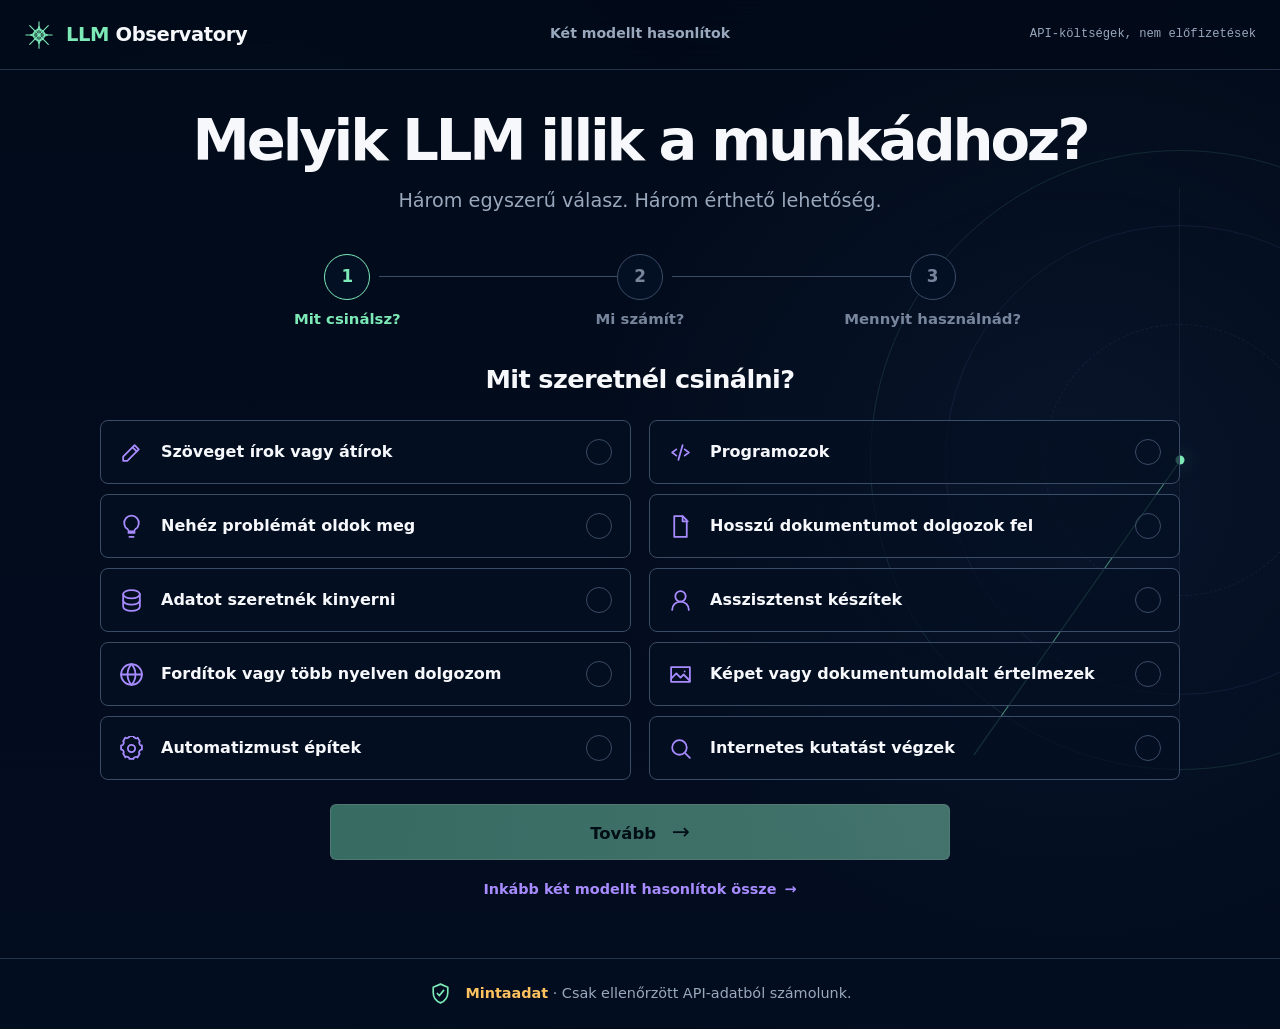
==== commit 635eaffd: "Expand verified LLM catalog and simplify advisor" ====
--- a/public/index.html
+++ b/public/index.html
@@ -5,19 +5,23 @@
     <meta name="viewport" content="width=device-width, initial-scale=1">
     <meta name="description" content="Ellenőrizhető, forrásolt LLM API-költség összehasonlítás mintaadatokon.">
     <title>LLM Observatory</title>
-    <link rel="stylesheet" href="./styles.css?v=ux-option-3">
+    <link rel="icon" href="./favicon.svg" type="image/svg+xml">
+    <link rel="stylesheet" href="./styles.css?v=gate-2-prototype">
   </head>
   <body>
     <a class="skip-link" href="#main">Ugrás a tartalomra</a>
     <header class="app-header">
-      <a class="brand" href="#compare" aria-label="LLM Observatory – kezdőlap">LLM Observatory</a>
-      <nav class="mode-switch" aria-label="Alkalmazásmód">
-        <a href="#compare" data-route-link="compare">Modelleket hasonlítok</a>
-        <a href="#task" data-route-link="task">Feladathoz keresek</a>
+      <a class="brand" href="#task" aria-label="LLM Observatory – modellválasztó">
+        <svg class="brand-mark" viewBox="0 0 32 32" aria-hidden="true"><path d="M16 2v28M2 16h28M6.1 6.1l19.8 19.8M25.9 6.1 6.1 25.9"/><circle cx="16" cy="16" r="6"/><path d="m16 7 2.7 6.3L25 16l-6.3 2.7L16 25l-2.7-6.3L7 16l6.3-2.7L16 7Z"/></svg>
+        <span><strong>LLM</strong> Observatory</span>
+      </a>
+      <nav class="quiet-nav" aria-label="Alkalmazásmód">
+        <a href="#task" data-route-link="task">Modellt választok</a>
+        <a href="#compare" data-route-link="compare">Két modellt hasonlítok</a>
       </nav>
       <div class="header-status">
-        <span class="sample-badge">Mintaadat</span>
-        <span id="headerCoverage">Adatok betöltése…</span>
+        <span>API-költségek, nem előfizetések</span>
+        <span class="sr-only" id="headerCoverage">Adatok betöltése…</span>
       </div>
     </header>
 
@@ -90,70 +94,74 @@
         </footer>
       </section>
 
-      <section class="route" id="taskRoute" data-route="task" aria-labelledby="taskTitle" hidden>
-        <div class="page-shell">
-          <div class="hero-copy">
-            <p class="eyebrow">Feladatból költségprofil · ugyanazok az ellenőrzött adatok</p>
-            <h1 id="taskTitle">Mondd meg, mire használod.<br>Mutatjuk a számítható modelleket.</h1>
-          </div>
+      <section class="route advisor-route" id="taskRoute" data-route="task" aria-labelledby="taskTitle" hidden>
+        <div class="compass-field" aria-hidden="true"><span></span><span></span><span></span></div>
+        <div class="advisor-shell">
+          <section id="advisorFlow">
+            <header class="advisor-hero">
+              <p class="mobile-step" id="mobileStep">1 / 3</p>
+              <h1 id="taskTitle" tabindex="-1">Melyik LLM illik a munkádhoz?</h1>
+              <p>Három egyszerű válasz. Három érthető lehetőség.</p>
+            </header>
 
-          <section class="control-panel task-control-panel" aria-label="Feladatprofil beállításai">
-            <label class="preset-selector" for="taskPreset">
-              <span>Milyen munkára keresel modellt?</span>
-              <select id="taskPreset">
-                <option value="technical-chat-10k">Technikai asszisztenshez hasonló forgalom</option>
-                <option value="document-analysis-2500">Dokumentumelemzéshez hasonló forgalom</option>
-              </select>
-            </label>
-            <button class="primary-action" id="taskButton" type="button" aria-describedby="taskHelp">Költségek megmutatása</button>
-            <p class="form-help" id="taskHelp">A sorrend kizárólag a teljes, ellenőrzött havi költséget követi.</p>
+            <ol class="flow-progress" aria-label="Háromlépéses modellválasztás">
+              <li class="is-current" data-progress-step="1"><span>1</span><strong>Mit csinálsz?</strong></li>
+              <li data-progress-step="2"><span>2</span><strong>Mi számít?</strong></li>
+              <li data-progress-step="3"><span>3</span><strong>Mennyit használnád?</strong></li>
+            </ol>
 
-            <div class="profile-summary" aria-label="Aktív feladatprofil">
-              <span>Használati profil:</span>
-              <strong id="taskProfileName">Technikai asszisztenshez hasonló forgalom</strong>
-              <strong><span id="taskRunsSummary">10 000</span> futás / hó</strong>
-              <strong><span id="taskInputSummary">8 000</span> input token / futás</strong>
-              <strong><span id="taskOutputSummary">2 000</span> output token / futás</strong>
-            </div>
+            <form class="advisor-form" id="advisorForm">
+              <fieldset class="advisor-step" data-advisor-step="1">
+                <legend>Mit szeretnél csinálni?</legend>
+                <div class="choice-grid task-choice-grid" id="taskChoices"></div>
+              </fieldset>
 
-            <details class="advanced-settings" id="taskSettings">
-              <summary>Speciális beállítások</summary>
-              <div class="profile-form task-form">
-                <label for="taskRuns">Futás / hó<input id="taskRuns" type="number" min="1" step="1" value="10000" inputmode="numeric"></label>
-                <label for="taskInput">Input token / futás<input id="taskInput" type="number" min="0" step="1" value="8000" inputmode="numeric"></label>
-                <label for="taskOutput">Output token / futás<input id="taskOutput" type="number" min="0" step="1" value="2000" inputmode="numeric"></label>
+              <fieldset class="advisor-step" data-advisor-step="2" hidden>
+                <legend>Mi a legfontosabb?</legend>
+                <p class="step-help">Ha nem tudod, semmi gond. A kiegyensúlyozott út az alapbeállítás.</p>
+                <div class="choice-grid priority-choice-grid" id="priorityChoices"></div>
+              </fieldset>
+
+              <fieldset class="advisor-step" data-advisor-step="3" hidden>
+                <legend>Körülbelül mennyit használnád?</legend>
+                <p class="step-help" id="usageSummary">A mintaszámítást a választott feladathoz igazítjuk.</p>
+                <div class="choice-grid usage-choice-grid" id="usageChoices"></div>
+                <details class="assumption-details" id="taskSettings">
+                  <summary>Pontosítom a használatot</summary>
+                  <div class="assumption-form">
+                    <label for="taskRuns">Kérések havonta<input id="taskRuns" type="number" min="1" step="1" value="600" inputmode="numeric"></label>
+                    <label for="taskInput">Beküldött szöveg hossza<input id="taskInput" type="number" min="0" step="1" value="800" inputmode="numeric"><small>token / kérés</small></label>
+                    <label for="taskOutput">Válasz hossza<input id="taskOutput" type="number" min="0" step="1" value="400" inputmode="numeric"><small>token / kérés</small></label>
+                  </div>
+                </details>
+              </fieldset>
+
+              <div class="advisor-actions">
+                <button class="secondary-action" id="advisorBack" type="button" hidden>Vissza</button>
+                <button class="primary-action advisor-next" id="advisorNext" type="button">Tovább <span aria-hidden="true">→</span></button>
               </div>
-              <div class="requirement-toggles">
-                <label><input id="taskPreview" type="checkbox"> Preview modell is jöhet</label>
-                <label><input id="taskStable" type="checkbox"> Csak dokumentált stable modell</label>
-                <label><input id="taskTool" type="checkbox"> Tool calling kötelező</label>
-              </div>
-            </details>
+              <a class="compare-shortcut" href="#compare">Inkább két modellt hasonlítok össze <span aria-hidden="true">→</span></a>
+            </form>
           </section>
 
-          <p class="refresh-notice" id="taskDirty" role="status" hidden>A feladatprofil megváltozott. Indíts új számítást a friss eredményhez.</p>
-
-          <section class="result-canvas task-canvas" id="taskCanvas" aria-labelledby="taskResultsHeading">
-            <header class="result-heading">
-              <div>
-                <p class="eyebrow">Legfeljebb három azonnali találat</p>
-                <h2 id="taskResultsHeading" tabindex="-1">A profilhoz számítható modellek</h2>
-              </div>
-              <p class="coverage" id="taskCoverage">Nincs még számítás</p>
+          <section class="advisor-results" id="advisorResults" aria-labelledby="taskResultsHeading" hidden>
+            <header class="advisor-results-heading">
+              <h1 id="taskResultsHeading" tabindex="-1">Ezt a három lehetőséget nézd meg.</h1>
+              <p>A válaszaid alapján. Röviden, érthetően.</p>
             </header>
-            <div class="model-result-grid task-results" id="taskResults"></div>
-            <details class="technical-details" id="taskMore">
-              <summary id="taskMoreSummary">További modellek és kizárási okok</summary>
-              <div class="model-result-grid task-results more-results" id="additionalTaskResults"></div>
-              <div class="excluded-results" id="excludedResults"></div>
-            </details>
+            <div class="answer-summary" id="answerSummary" aria-label="A megadott válaszok"></div>
+            <p class="result-notice" id="taskHelp" role="status"></p>
+            <div id="taskResults"></div>
+            <div class="advisor-result-actions">
+              <button class="secondary-action" id="modifyAnswers" type="button">Válaszok módosítása</button>
+              <a class="secondary-action" href="#compare">Két modellt hasonlítok össze</a>
+            </div>
           </section>
         </div>
 
-        <footer class="trust-strip">
-          <span><strong>Mintaadat</strong> · a profil nem minőségi benchmark</span>
-          <span>Ismeretlen képesség nem teljesít kötelező feltételt</span>
-          <details><summary>Módszertan</summary><p>A sorrend csak a teljes, current és ellenőrzött USD költséget követi. Ha egy szükséges adat hiányzik vagy lejárt, a modell nem kerül a számítható találatok közé.</p></details>
+        <footer class="advisor-trust">
+          <svg viewBox="0 0 24 24" aria-hidden="true"><path d="M12 3 5 6v5c0 4.6 2.8 8.3 7 10 4.2-1.7 7-5.4 7-10V6l-7-3Z"/><path d="m9 12 2 2 4-5"/></svg>
+          <span><strong>Mintaadat</strong> · Csak ellenőrzött API-adatból számolunk.</span>
         </footer>
       </section>
 
@@ -164,6 +172,6 @@
       <p class="sr-only" id="liveRegion" aria-live="polite"></p>
     </main>
 
-    <script type="module" src="./app.js?v=ux-option-3"></script>
+    <script type="module" src="./app.js?v=gate-2-prototype"></script>
   </body>
 </html>
--- a/public/styles.css
+++ b/public/styles.css
@@ -1,17 +1,17 @@
 :root {
   color-scheme: dark;
-  --bg: #02060b;
-  --surface: #071019;
-  --surface-soft: #09131d;
+  --bg: #020b1a;
+  --surface: #061327;
+  --surface-soft: #0a1830;
   --surface-glass: rgba(7, 16, 25, 0.8);
-  --line: #20303c;
-  --line-strong: #344553;
-  --text: #f4f5f2;
-  --text-soft: #c5cbd0;
-  --muted: #8e9aa5;
-  --a: #73e7b6;
+  --line: #24334b;
+  --line-strong: #3b4c66;
+  --text: #f7f8fb;
+  --text-soft: #c7cfdd;
+  --muted: #9aa8bd;
+  --a: #7ce9b7;
   --a-soft: rgba(115, 231, 182, 0.12);
-  --b: #b181ff;
+  --b: #a88cff;
   --b-soft: rgba(177, 129, 255, 0.11);
   --warning: #ffc25f;
   --danger: #ff7b7b;
@@ -65,50 +65,53 @@
 .skip-link:focus { transform: none; }
 
 .app-header {
-  min-height: 72px;
-  display: grid;
-  grid-template-columns: minmax(220px, 1fr) auto minmax(220px, 1fr);
+  position: sticky;
+  z-index: 20;
+  top: 0;
+  min-height: 70px;
+  display: grid;
+  grid-template-columns: minmax(250px, 1fr) auto minmax(250px, 1fr);
   align-items: center;
   gap: 24px;
   padding: 10px max(24px, calc((100vw - 1336px) / 2));
   border-bottom: 1px solid var(--line);
-  background: rgba(3, 8, 17, 0.84);
+  background: rgba(2, 11, 26, 0.9);
   backdrop-filter: blur(16px);
 }
 
 .brand {
+  display: inline-flex;
+  align-items: center;
+  gap: 12px;
   color: var(--text);
   text-decoration: none;
   font-size: 1.22rem;
   font-weight: 790;
   letter-spacing: -0.02em;
 }
-
-.mode-switch {
-  display: flex;
-  padding: 3px;
-  border: 1px solid var(--line);
-  border-radius: 8px;
-  background: #050b12;
-}
-
-.mode-switch a {
+.brand strong { color: var(--a); }
+.brand-mark { width: 30px; height: 30px; fill: none; stroke: var(--a); stroke-width: 1.2; stroke-linecap: round; stroke-linejoin: round; }
+
+.quiet-nav {
+  display: flex;
+  align-items: center;
+  gap: 24px;
+}
+
+.quiet-nav a {
   min-height: 40px;
   display: inline-flex;
   align-items: center;
-  justify-content: center;
-  padding: 0 20px;
-  border-radius: 6px;
+  padding: 0 2px;
+  border-bottom: 1px solid transparent;
   color: var(--muted);
   text-decoration: none;
   font-size: 0.88rem;
   font-weight: 680;
 }
 
-.mode-switch a[aria-current="page"] {
-  color: var(--text);
-  background: var(--surface-soft);
-  box-shadow: inset 0 0 0 1px var(--line-strong), 0 0 18px rgba(115, 231, 182, 0.07);
+.quiet-nav a[aria-current="page"] {
+  display: none;
 }
 
 .header-status {
@@ -118,17 +121,6 @@
   gap: 11px;
   color: var(--muted);
   font: 0.76rem/1.3 var(--font-mono);
-}
-
-.sample-badge {
-  min-height: 28px;
-  display: inline-flex;
-  align-items: center;
-  padding: 2px 9px;
-  border: 1px solid rgba(255, 194, 95, 0.55);
-  border-radius: 6px;
-  color: #ffd88f;
-  background: rgba(255, 194, 95, 0.07);
 }
 
 .route { min-height: calc(100vh - 72px); }
@@ -170,15 +162,13 @@
   gap: 72px;
 }
 
-.model-selector,
-.preset-selector {
+.model-selector {
   min-width: 0;
   display: grid;
   gap: 7px;
 }
 
-.model-selector > span,
-.preset-selector > span {
+.model-selector > span {
   font-size: 0.92rem;
   font-weight: 760;
 }
@@ -271,20 +261,6 @@
   font-weight: 650;
 }
 
-.task-control-panel { max-width: 1040px; margin-inline: auto; margin-top: 28px; }
-.preset-selector { width: min(680px, 100%); justify-self: center; text-align: center; }
-.preset-selector > span { color: var(--a); }
-
-.requirement-toggles {
-  display: flex;
-  flex-wrap: wrap;
-  justify-content: center;
-  gap: 8px 28px;
-  margin-top: 14px;
-}
-.requirement-toggles label { min-height: 44px; display: inline-flex; align-items: center; gap: 8px; color: var(--text-soft); }
-.requirement-toggles input { width: 18px; height: 18px; accent-color: var(--a); }
-
 .refresh-notice {
   margin: 18px 0 0;
   padding: 14px 16px;
@@ -293,6 +269,300 @@
   color: #ffe2ad;
   text-align: center;
 }
+
+.advisor-route {
+  position: relative;
+  isolation: isolate;
+  overflow: hidden;
+  background:
+    radial-gradient(circle at 84% 42%, rgba(56, 93, 156, 0.11), transparent 30rem),
+    linear-gradient(180deg, #020b1a 0%, #030d20 100%);
+}
+
+.advisor-shell {
+  position: relative;
+  z-index: 2;
+  width: min(1220px, calc(100vw - 72px));
+  min-height: calc(100vh - 140px);
+  margin-inline: auto;
+  padding: 42px 0 46px;
+}
+
+.compass-field {
+  position: absolute;
+  z-index: 1;
+  top: 80px;
+  right: -210px;
+  width: 620px;
+  height: 620px;
+  border: 1px solid rgba(124, 233, 183, 0.12);
+  border-radius: 50%;
+  pointer-events: none;
+}
+.compass-field::before,
+.compass-field::after,
+.compass-field span {
+  content: "";
+  position: absolute;
+  inset: 12%;
+  border: 1px solid rgba(168, 140, 255, 0.09);
+  border-radius: 50%;
+}
+.compass-field::after { inset: 28%; border-style: dashed; }
+.compass-field span:nth-child(1) { inset: 50% -22% auto 50%; width: 1px; height: 360px; border: 0; border-left: 1px solid rgba(124, 233, 183, 0.55); border-radius: 0; transform: rotate(35deg); transform-origin: top; }
+.compass-field span:nth-child(2) { inset: 50% auto auto 50%; width: 9px; height: 9px; border: 0; background: var(--a); box-shadow: 0 0 20px rgba(124, 233, 183, 0.4); transform: translate(-50%, -50%); }
+.compass-field span:nth-child(3) { inset: 6% 50% auto auto; width: 1px; height: 88%; border: 0; border-left: 1px solid rgba(255,255,255,0.055); border-radius: 0; }
+
+.advisor-hero,
+.advisor-results-heading { text-align: center; }
+.advisor-hero h1,
+.advisor-results-heading h1 {
+  max-width: 900px;
+  margin: 0 auto;
+  font-size: clamp(2.65rem, 4.5vw, 4.1rem);
+  line-height: 1.02;
+  letter-spacing: -0.055em;
+}
+.advisor-results-heading h1 { max-width: 1200px; font-size: clamp(2.65rem, 3.7vw, 3.55rem); }
+.advisor-hero > p:not(.mobile-step),
+.advisor-results-heading > p {
+  margin: 16px 0 0;
+  color: var(--muted);
+  font-size: clamp(1rem, 1.5vw, 1.24rem);
+}
+.mobile-step { display: none; }
+
+.flow-progress {
+  width: min(820px, 100%);
+  display: grid;
+  grid-template-columns: repeat(3, 1fr);
+  gap: 58px;
+  margin: 38px auto 30px;
+  padding: 0;
+  list-style: none;
+}
+.flow-progress li {
+  position: relative;
+  display: grid;
+  justify-items: center;
+  gap: 8px;
+  color: #78869d;
+  text-align: center;
+}
+.flow-progress li:not(:last-child)::after {
+  content: "";
+  position: absolute;
+  top: 22px;
+  left: calc(50% + 32px);
+  width: calc(100% + 26px);
+  height: 1px;
+  background: var(--line-strong);
+}
+.flow-progress span {
+  position: relative;
+  z-index: 1;
+  width: 46px;
+  height: 46px;
+  display: grid;
+  place-items: center;
+  border: 1px solid var(--line-strong);
+  border-radius: 50%;
+  background: #031024;
+  font-size: 1.05rem;
+  font-weight: 760;
+}
+.flow-progress strong { font-size: 0.93rem; font-weight: 620; }
+.flow-progress .is-current,
+.flow-progress .is-complete { color: var(--a); }
+.flow-progress .is-current span,
+.flow-progress .is-complete span { border-color: var(--a); }
+.flow-progress .is-complete span { background: var(--a); color: #031024; }
+.flow-progress .is-complete:not(:last-child)::after { background: var(--a); }
+
+.advisor-form { width: min(1080px, 100%); margin-inline: auto; }
+.advisor-step { min-width: 0; margin: 0; padding: 0; border: 0; }
+.advisor-step legend {
+  width: 100%;
+  margin-bottom: 22px;
+  color: var(--text);
+  text-align: center;
+  font-size: clamp(1.45rem, 2vw, 1.85rem);
+  font-weight: 760;
+  letter-spacing: -0.025em;
+}
+.step-help { max-width: 660px; margin: -12px auto 22px; color: var(--muted); text-align: center; }
+.choice-grid { display: grid; gap: 10px 18px; }
+.task-choice-grid { grid-template-columns: repeat(2, minmax(0, 1fr)); }
+.priority-choice-grid { grid-template-columns: repeat(2, minmax(0, 1fr)); }
+.usage-choice-grid { grid-template-columns: repeat(3, minmax(0, 1fr)); }
+.choice-option {
+  position: relative;
+  min-width: 0;
+  min-height: 64px;
+  display: flex;
+  align-items: center;
+  gap: 17px;
+  padding: 11px 18px;
+  border: 1px solid var(--line-strong);
+  border-radius: 8px;
+  background: rgba(3, 15, 34, 0.7);
+  cursor: pointer;
+  transition: border-color 180ms ease, background 180ms ease, transform 180ms ease, box-shadow 180ms ease;
+}
+.choice-option:hover { border-color: rgba(124, 233, 183, 0.58); background: rgba(6, 25, 48, 0.82); transform: translateY(-1px); }
+.choice-option:has(input:focus-visible) { outline: 3px solid var(--focus); outline-offset: 3px; }
+.choice-option:has(input:checked) { border-color: var(--a); background: rgba(12, 42, 58, 0.62); box-shadow: inset 3px 0 0 var(--a), 0 0 26px rgba(124, 233, 183, 0.06); }
+.choice-option input { position: absolute; width: 1px; height: 1px; overflow: hidden; opacity: 0; pointer-events: none; }
+.choice-option > svg { flex: 0 0 25px; width: 25px; height: 25px; fill: none; stroke: var(--b); stroke-width: 1.7; stroke-linecap: round; stroke-linejoin: round; }
+.choice-option:has(input:checked) > svg { stroke: var(--a); }
+.choice-copy { min-width: 0; display: grid; gap: 3px; }
+.choice-copy strong { font-size: 1rem; line-height: 1.25; font-weight: 680; }
+.choice-copy small { color: var(--muted); font-size: 0.79rem; line-height: 1.35; }
+.choice-check {
+  width: 26px;
+  height: 26px;
+  display: grid;
+  flex: 0 0 26px;
+  place-items: center;
+  margin-left: auto;
+  border: 1px solid var(--line-strong);
+  border-radius: 50%;
+  color: transparent;
+  font-size: 0.86rem;
+}
+.choice-option:has(input:checked) .choice-check { border-color: var(--a); background: var(--a); color: #031024; }
+
+.advisor-actions {
+  width: min(620px, 100%);
+  display: flex;
+  justify-content: center;
+  gap: 12px;
+  margin: 24px auto 0;
+}
+.advisor-next { flex: 1; min-height: 56px; font-size: 1.03rem; }
+.advisor-next span { margin-left: 10px; font-size: 1.35rem; font-weight: 480; }
+.secondary-action {
+  min-height: 52px;
+  display: inline-flex;
+  align-items: center;
+  justify-content: center;
+  border: 1px solid var(--line-strong);
+  border-radius: 8px;
+  background: rgba(3, 15, 34, 0.66);
+  color: var(--text);
+  padding: 10px 20px;
+  text-decoration: none;
+  font-weight: 680;
+  cursor: pointer;
+}
+.secondary-action:hover { border-color: var(--a); background: rgba(8, 28, 48, 0.9); }
+.compare-shortcut { min-height: 44px; display: flex; align-items: center; justify-content: center; margin: 8px auto 0; color: var(--b); text-decoration: none; font-size: 0.9rem; font-weight: 670; }
+.compare-shortcut span { margin-left: 8px; }
+
+.assumption-details { width: min(860px, 100%); margin: 18px auto 0; border-block: 1px solid var(--line); }
+.assumption-details summary { min-height: 50px; display: flex; align-items: center; justify-content: center; color: var(--text-soft); cursor: pointer; font-weight: 650; }
+.assumption-form { display: grid; grid-template-columns: repeat(3, minmax(0, 1fr)); gap: 14px; padding: 0 0 18px; }
+.assumption-form label { display: grid; gap: 6px; color: var(--text-soft); font-size: 0.82rem; font-weight: 650; }
+.assumption-form small { color: var(--muted); font-weight: 480; }
+
+.advisor-results { scroll-margin-top: 92px; }
+.advisor-results-heading { margin-bottom: 24px; }
+.answer-summary {
+  width: min(840px, 100%);
+  display: grid;
+  grid-template-columns: repeat(3, 1fr);
+  margin: 0 auto 28px;
+  border: 1px solid var(--line-strong);
+  border-radius: 999px;
+  overflow: hidden;
+}
+.answer-summary span { min-width: 0; padding: 12px 16px; color: var(--text-soft); text-align: center; font-size: 0.84rem; overflow: hidden; text-overflow: ellipsis; white-space: nowrap; }
+.answer-summary span + span { border-left: 1px solid var(--line); }
+.answer-summary span::before { content: "✓"; display: inline-grid; width: 22px; height: 22px; place-items: center; margin-right: 9px; border: 1px solid var(--a); border-radius: 50%; color: var(--a); font-size: 0.72rem; }
+.result-notice { max-width: 860px; margin: 0 auto 18px; color: var(--muted); text-align: center; font-size: 0.88rem; }
+.advisor-primary-result {
+  display: grid;
+  grid-template-columns: 0.95fr 1.25fr 0.9fr;
+  gap: 28px;
+  padding: 30px 34px 22px;
+  border: 1px solid var(--a);
+  border-left-width: 7px;
+  border-radius: 10px;
+  background: rgba(3, 15, 34, 0.72);
+  box-shadow: 0 28px 80px rgba(0, 0, 0, 0.2);
+}
+.result-label { margin: 0 0 8px; color: var(--a); font-size: 0.86rem; font-weight: 700; }
+.advisor-result-identity h2 { margin: 0; font-size: clamp(1.65rem, 2.4vw, 2.25rem); line-height: 1.08; letter-spacing: -0.035em; }
+.provider-name { margin: 8px 0 0; color: var(--muted); }
+.advisor-result-explanation { align-self: center; padding-inline: 10px 28px; border-right: 1px solid var(--line); }
+.advisor-result-explanation p { position: relative; margin: 0; padding-left: 26px; color: var(--text-soft); font-size: 0.92rem; }
+.advisor-result-explanation p + p { margin-top: 16px; }
+.advisor-result-explanation p::before { position: absolute; left: 0; color: var(--a); font-weight: 800; }
+.positive-reason::before { content: "✓"; }
+.caution-reason::before { content: "△"; color: var(--b) !important; }
+.advisor-result-cost { display: grid; align-content: center; gap: 6px; }
+.advisor-result-cost small { color: var(--text-soft); }
+.advisor-result-cost strong { color: var(--a); font-size: clamp(1.45rem, 2vw, 2rem); line-height: 1.1; font-variant-numeric: tabular-nums; }
+.advisor-result-cost > span { color: var(--muted); font-size: 0.78rem; }
+.advisor-result-cost .api-link { min-height: 48px; justify-content: center; margin-top: 10px; border-radius: 7px; background: var(--a); color: #031024; padding: 8px 16px; text-decoration: none; }
+.result-why { grid-column: 1 / -1; border-top: 1px solid var(--line); color: var(--text-soft); }
+.result-why summary { min-height: 44px; display: inline-flex; align-items: center; color: var(--a); cursor: pointer; font-weight: 650; }
+.result-why p { margin: 0 0 4px; color: var(--muted); font-size: 0.82rem; }
+.advisor-alternatives { margin-top: 12px; }
+.advisor-secondary-result {
+  display: grid;
+  grid-template-columns: minmax(260px, 1fr) minmax(210px, 0.75fr) auto;
+  align-items: center;
+  gap: 24px;
+  min-height: 104px;
+  padding: 18px 32px;
+  border-bottom: 1px solid var(--line);
+}
+.advisor-secondary-result h3 { font-size: 1.25rem; }
+.advisor-secondary-result div > span { color: var(--muted); font-size: 0.8rem; }
+.advisor-secondary-result > p { margin: 0; color: var(--text-soft); font-size: 1.05rem; font-weight: 700; }
+.advisor-secondary-result .api-link { min-height: 44px; color: var(--a); text-decoration: none; }
+.advisor-unranked-grid {
+  display: grid;
+  grid-template-columns: repeat(2, minmax(0, 1fr));
+  gap: 12px;
+}
+.advisor-unranked-result {
+  min-width: 0;
+  display: grid;
+  grid-template-columns: minmax(0, 1fr) auto;
+  align-items: center;
+  gap: 10px 18px;
+  min-height: 112px;
+  padding: 20px 22px;
+  border: 1px solid var(--line-strong);
+  border-radius: 8px;
+  background: rgba(3, 15, 34, 0.62);
+}
+.advisor-unranked-result h3 { margin: 0; font-size: 1.12rem; }
+.advisor-unranked-result div > span { color: var(--muted); font-size: 0.8rem; }
+.advisor-unranked-result > strong { color: var(--text-soft); font-size: 1rem; font-variant-numeric: tabular-nums; }
+.advisor-unranked-result .api-link { grid-column: 1 / -1; min-height: 40px; color: var(--a); text-decoration: none; }
+.unsupported-result { max-width: 880px; margin: 40px auto; padding: 28px; border: 1px solid var(--warning); border-radius: 10px; background: rgba(255, 194, 95, 0.055); }
+.unsupported-result h2 { margin-bottom: 12px; }
+.unsupported-result p { color: var(--text-soft); }
+.unsupported-result strong { color: #ffe2ad; }
+.advisor-result-actions { display: flex; justify-content: center; gap: 14px; margin-top: 30px; }
+
+.advisor-trust {
+  position: relative;
+  z-index: 2;
+  min-height: 70px;
+  display: flex;
+  align-items: center;
+  justify-content: center;
+  gap: 12px;
+  border-top: 1px solid var(--line);
+  color: var(--muted);
+  font-size: 0.9rem;
+}
+.advisor-trust svg { width: 25px; height: 25px; fill: none; stroke: var(--a); stroke-width: 1.6; stroke-linecap: round; stroke-linejoin: round; }
+.advisor-trust strong { color: var(--warning); }
 
 .result-canvas {
   margin-top: 20px;
@@ -328,7 +598,6 @@
 
 .model-result-grid { display: grid; }
 .compare-results { grid-template-columns: repeat(2, minmax(0, 1fr)); }
-.task-results { grid-template-columns: repeat(3, minmax(0, 1fr)); }
 
 .model-result {
   min-width: 0;
@@ -385,12 +654,6 @@
 .provenance-actions { display: flex; flex-wrap: wrap; gap: 8px 16px; margin-top: 12px; }
 .text-link { min-height: 44px; display: inline-flex; align-items: center; color: var(--text); font-weight: 700; }
 
-.more-results { border-top: 1px solid var(--line); }
-.excluded-results { padding: 0 26px 20px; }
-.excluded-item { display: grid; grid-template-columns: minmax(190px, 0.35fr) 1fr; gap: 18px; padding: 12px 0; border-top: 1px solid var(--line); }
-.excluded-item strong { font-size: 0.84rem; }
-.excluded-item p { margin: 0; color: var(--muted); font-size: 0.8rem; }
-.empty-state { margin: 0; padding: 24px; color: var(--text-soft); text-align: center; }
 
 .trust-strip {
   min-height: 70px;
@@ -418,9 +681,11 @@
   .app-header { grid-template-columns: 1fr auto; }
   .header-status { grid-column: 1 / -1; justify-self: center; }
   .model-selectors { gap: 32px; }
-  .task-results { grid-template-columns: repeat(2, minmax(0, 1fr)); }
-  .task-results .model-result:nth-child(2n) { border-right: 0; }
-  .task-results .model-result:nth-child(n + 3) { border-top: 1px solid var(--line); }
+  .advisor-primary-result { grid-template-columns: 0.9fr 1.1fr; }
+  .advisor-result-explanation { border-right: 0; }
+  .advisor-result-cost { grid-column: 1 / -1; grid-template-columns: 1fr auto; align-items: center; padding-top: 20px; border-top: 1px solid var(--line); }
+  .advisor-result-cost .api-link { grid-column: 2; grid-row: 1 / 4; min-width: 240px; margin: 0; }
+  .result-why { grid-column: 1 / -1; }
 }
 
 @media (max-width: 800px) {
@@ -431,21 +696,38 @@
   .page-shell { padding-top: 24px; }
   .model-selectors { grid-template-columns: 1fr; gap: 16px; }
   .profile-summary { justify-content: flex-start; padding-block: 10px; }
-  .compare-results, .task-results, .provenance-grid { grid-template-columns: 1fr; }
+  .compare-results, .provenance-grid { grid-template-columns: 1fr; }
   .model-result { border-right: 0; border-bottom: 1px solid var(--line); }
   .model-result:last-child { border-bottom: 0; }
-  .task-results .model-result:nth-child(n + 2) { border-top: 0; }
   .provenance-card { border-right: 0; border-bottom: 1px solid var(--line); }
   .profile-form { grid-template-columns: 1fr; }
+  .advisor-shell { width: calc(100vw - 32px); padding-top: 34px; }
+  .advisor-hero h1, .advisor-results-heading h1 { font-size: clamp(2.4rem, 9vw, 3.5rem); }
+  .compass-field { top: 95px; right: -300px; opacity: 0.75; }
+  .flow-progress { gap: 16px; }
+  .flow-progress li:not(:last-child)::after { left: calc(50% + 28px); width: calc(100% - 14px); }
+  .task-choice-grid, .priority-choice-grid, .usage-choice-grid { grid-template-columns: 1fr; }
+  .assumption-form { grid-template-columns: 1fr; }
+  .answer-summary { grid-template-columns: 1fr; border-radius: 10px; }
+  .answer-summary span { text-align: left; }
+  .answer-summary span + span { border-left: 0; border-top: 1px solid var(--line); }
+  .advisor-primary-result { grid-template-columns: 1fr; padding: 24px 22px 18px; }
+  .advisor-result-explanation { padding: 18px 0; border-block: 1px solid var(--line); }
+  .advisor-result-cost { grid-column: auto; display: grid; grid-template-columns: 1fr; padding: 0; border: 0; }
+  .advisor-result-cost .api-link { grid-column: auto; grid-row: auto; min-width: 0; margin-top: 10px; }
+  .result-why { grid-column: auto; }
+  .advisor-secondary-result { grid-template-columns: 1fr auto; gap: 10px 18px; padding-inline: 12px; }
+  .advisor-secondary-result .api-link { grid-column: 1 / -1; }
+  .advisor-unranked-grid { grid-template-columns: 1fr; }
 }
 
 @media (max-width: 560px) {
-  .app-header { display: grid; grid-template-columns: 1fr auto; gap: 8px 12px; }
+  .app-header { min-height: 68px; display: grid; grid-template-columns: 1fr auto; gap: 8px 12px; }
   .brand { font-size: 1rem; }
-  .header-status { width: auto; justify-content: flex-end; }
+  .brand-mark { width: 26px; height: 26px; }
+  .quiet-nav { display: none; }
+  .header-status { grid-column: auto; width: auto; justify-content: flex-end; font: 0.72rem/1.2 var(--font-sans); }
   .header-status #headerCoverage { display: none; }
-  .mode-switch { grid-column: 1 / -1; width: 100%; }
-  .mode-switch a { flex: 1; padding-inline: 8px; text-align: center; font-size: 0.8rem; }
   .page-shell { padding-top: 20px; }
   h1 { font-size: 2rem; line-height: 1.08; }
   .eyebrow { font-size: 0.66rem; }
@@ -459,8 +741,38 @@
   .result-field.cost dd { font-size: 1.55rem; }
   .technical-details > summary { padding-inline: 18px; }
   .provenance-list { grid-template-columns: 1fr; }
-  .excluded-item { grid-template-columns: 1fr; gap: 4px; }
   .trust-strip { justify-content: flex-start; }
+  .advisor-shell { min-height: calc(100vh - 128px); padding: 36px 0 24px; }
+  .mobile-step { display: block; margin: 0 0 22px; color: var(--a); font-size: 1.5rem; font-weight: 760; }
+  .advisor-hero { text-align: left; }
+  .advisor-hero h1 { font-size: clamp(2.55rem, 12vw, 3.25rem); line-height: 1.05; }
+  .advisor-hero > p:not(.mobile-step) { display: none; }
+  .compass-field { top: 85px; right: -330px; width: 560px; height: 560px; opacity: 0.6; }
+  .flow-progress { height: 4px; display: block; margin: 34px 0 46px; border-radius: 999px; background: var(--line); overflow: hidden; }
+  .flow-progress::before { content: ""; display: block; width: calc(var(--advisor-progress, 1) * 33.333%); height: 100%; background: var(--a); transition: width 220ms ease; }
+  .flow-progress li { display: none; }
+  .advisor-step legend { margin-bottom: 22px; text-align: left; font-size: 1.65rem; }
+  .step-help { margin-top: -12px; text-align: left; }
+  .choice-grid { gap: 0; border: 1px solid var(--line-strong); border-radius: 9px; overflow: hidden; }
+  .choice-option { min-height: 72px; border: 0; border-radius: 0; background: rgba(3, 15, 34, 0.62); }
+  .choice-option + .choice-option { border-top: 1px solid var(--line); }
+  .choice-option:has(input:checked) { border: 1px solid var(--a); box-shadow: none; }
+  .choice-copy strong { font-size: 1rem; }
+  .choice-copy small { font-size: 0.74rem; }
+  .advisor-form { padding-bottom: 154px; }
+  .advisor-actions { position: fixed; z-index: 30; right: 16px; bottom: 58px; left: 16px; margin: 0; padding: 14px 0; background: linear-gradient(180deg, rgba(2,11,26,0), #020b1a 28%); }
+  .advisor-actions .secondary-action { min-width: 88px; padding-inline: 12px; }
+  .advisor-next { min-height: 60px; }
+  .compare-shortcut { display: none; }
+  .advisor-trust { position: fixed; z-index: 29; right: 0; bottom: 0; left: 0; min-height: 58px; padding: 8px 16px max(8px, env(safe-area-inset-bottom)); background: #020b1a; font-size: 0.78rem; }
+  .advisor-results { padding-bottom: 68px; }
+  .advisor-results-heading { text-align: left; }
+  .advisor-results-heading h1 { font-size: 2.45rem; }
+  .advisor-results-heading > p { font-size: 0.95rem; }
+  .result-notice { text-align: left; }
+  .advisor-secondary-result { grid-template-columns: 1fr; }
+  .advisor-result-actions { flex-direction: column; }
+  .advisor-result-actions .secondary-action { width: 100%; }
 }
 
 @media (prefers-reduced-motion: reduce) {
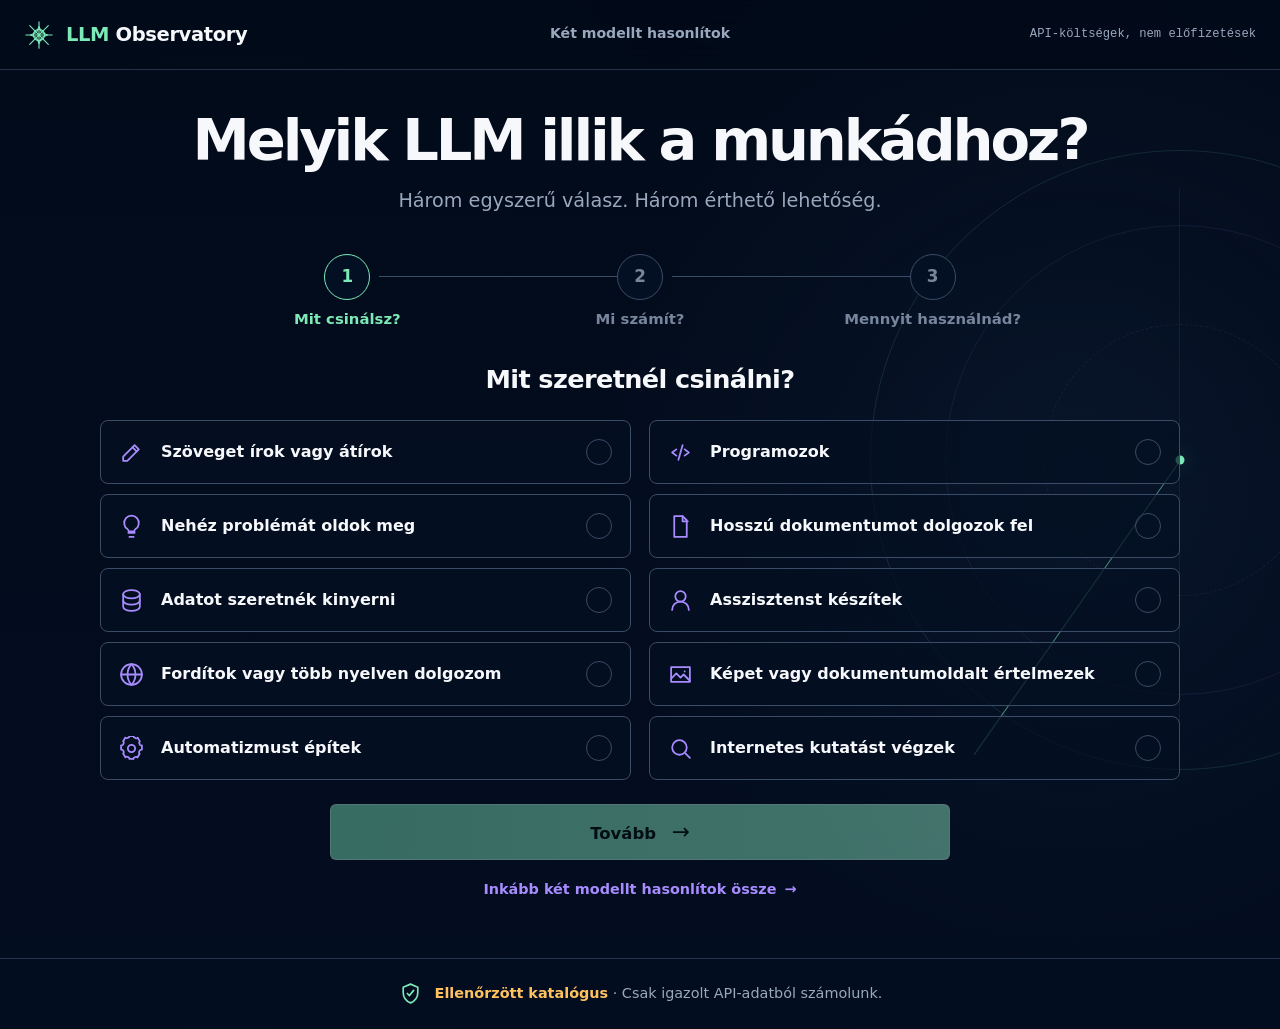
==== commit f30f91dc: "Promote verified 14-model catalog" ====
--- a/public/index.html
+++ b/public/index.html
@@ -3,10 +3,10 @@
   <head>
     <meta charset="utf-8">
     <meta name="viewport" content="width=device-width, initial-scale=1">
-    <meta name="description" content="Ellenőrizhető, forrásolt LLM API-költség összehasonlítás mintaadatokon.">
+    <meta name="description" content="Ellenőrizhető, forrásolt LLM API-költség összehasonlítás ellenőrzött adatokon.">
     <title>LLM Observatory</title>
     <link rel="icon" href="./favicon.svg" type="image/svg+xml">
-    <link rel="stylesheet" href="./styles.css?v=gate-2-prototype">
+    <link rel="stylesheet" href="./styles.css?v=gate-4-production">
   </head>
   <body>
     <a class="skip-link" href="#main">Ugrás a tartalomra</a>
@@ -88,7 +88,7 @@
         </div>
 
         <footer class="trust-strip">
-          <span><strong>Mintaadat</strong> · nem teljes production katalógus</span>
+          <span><strong>Ellenőrzött katalógus</strong> · 14 összehasonlítható modell</span>
           <span>Lejárt ár nem használható</span>
           <details><summary>Módszertan</summary><p>Csak current, rekordszinten ellenőrzött direct standard text input/output ár számolhat. Nincs benchmark vagy minőségi pontszám.</p></details>
         </footer>
@@ -161,17 +161,17 @@
 
         <footer class="advisor-trust">
           <svg viewBox="0 0 24 24" aria-hidden="true"><path d="M12 3 5 6v5c0 4.6 2.8 8.3 7 10 4.2-1.7 7-5.4 7-10V6l-7-3Z"/><path d="m9 12 2 2 4-5"/></svg>
-          <span><strong>Mintaadat</strong> · Csak ellenőrzött API-adatból számolunk.</span>
+          <span><strong>Ellenőrzött katalógus</strong> · Csak igazolt API-adatból számolunk.</span>
         </footer>
       </section>
 
       <section class="load-error" id="loadError" hidden aria-labelledby="loadErrorTitle">
-        <h1 id="loadErrorTitle">A mintaadat nem tölthető be</h1>
+        <h1 id="loadErrorTitle">A katalógus nem tölthető be</h1>
         <p id="loadErrorMessage">A katalógus biztonsági okból leállt.</p>
       </section>
       <p class="sr-only" id="liveRegion" aria-live="polite"></p>
     </main>
 
-    <script type="module" src="./app.js?v=gate-2-prototype"></script>
+    <script type="module" src="./app.js?v=gate-4-production"></script>
   </body>
 </html>
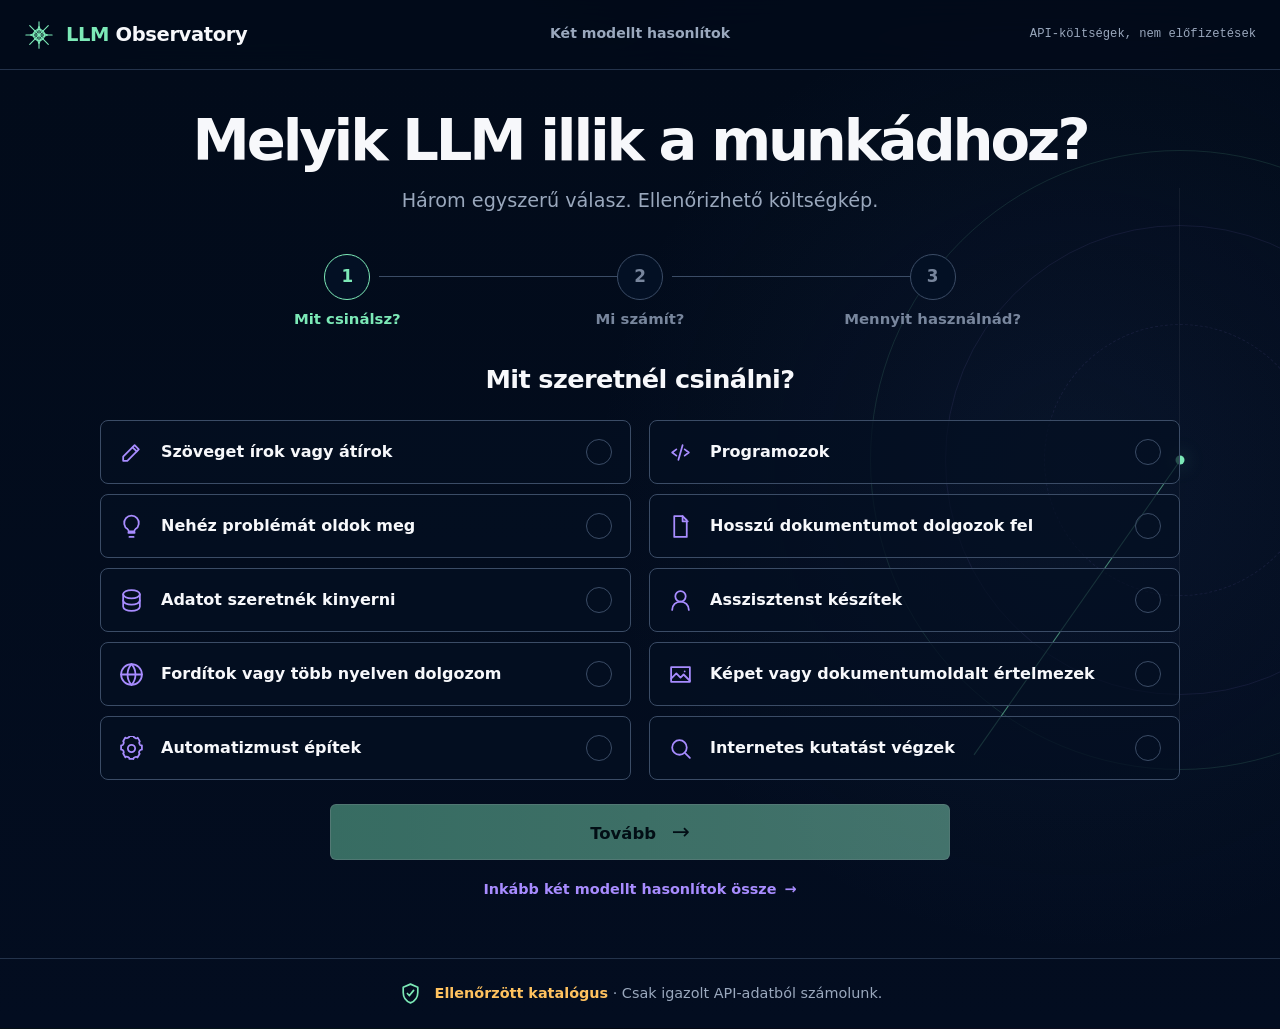
==== commit 565c2d6c: "Fix task advisor dead ends" ====
--- a/public/index.html
+++ b/public/index.html
@@ -6,7 +6,7 @@
     <meta name="description" content="Ellenőrizhető, forrásolt LLM API-költség összehasonlítás ellenőrzött adatokon.">
     <title>LLM Observatory</title>
     <link rel="icon" href="./favicon.svg" type="image/svg+xml">
-    <link rel="stylesheet" href="./styles.css?v=gate-4-production">
+    <link rel="stylesheet" href="./styles.css?v=advisor-dead-end-fix">
   </head>
   <body>
     <a class="skip-link" href="#main">Ugrás a tartalomra</a>
@@ -101,7 +101,7 @@
             <header class="advisor-hero">
               <p class="mobile-step" id="mobileStep">1 / 3</p>
               <h1 id="taskTitle" tabindex="-1">Melyik LLM illik a munkádhoz?</h1>
-              <p>Három egyszerű válasz. Három érthető lehetőség.</p>
+              <p>Három egyszerű válasz. Ellenőrizhető költségkép.</p>
             </header>
 
             <ol class="flow-progress" aria-label="Háromlépéses modellválasztás">
@@ -172,6 +172,6 @@
       <p class="sr-only" id="liveRegion" aria-live="polite"></p>
     </main>
 
-    <script type="module" src="./app.js?v=gate-4-production"></script>
+    <script type="module" src="./app.js?v=advisor-dead-end-fix"></script>
   </body>
 </html>
--- a/public/styles.css
+++ b/public/styles.css
@@ -543,6 +543,9 @@
 .advisor-unranked-result div > span { color: var(--muted); font-size: 0.8rem; }
 .advisor-unranked-result > strong { color: var(--text-soft); font-size: 1rem; font-variant-numeric: tabular-nums; }
 .advisor-unranked-result .api-link { grid-column: 1 / -1; min-height: 40px; color: var(--a); text-decoration: none; }
+.baseline-notice { max-width: 920px; margin: 0 auto 24px; padding: 18px 22px; border: 1px solid var(--warning); border-radius: 9px; background: rgba(255, 194, 95, 0.055); }
+.baseline-notice strong { color: #ffe2ad; }
+.baseline-notice p { margin: 7px 0 0; color: var(--text-soft); font-size: 0.9rem; }
 .unsupported-result { max-width: 880px; margin: 40px auto; padding: 28px; border: 1px solid var(--warning); border-radius: 10px; background: rgba(255, 194, 95, 0.055); }
 .unsupported-result h2 { margin-bottom: 12px; }
 .unsupported-result p { color: var(--text-soft); }
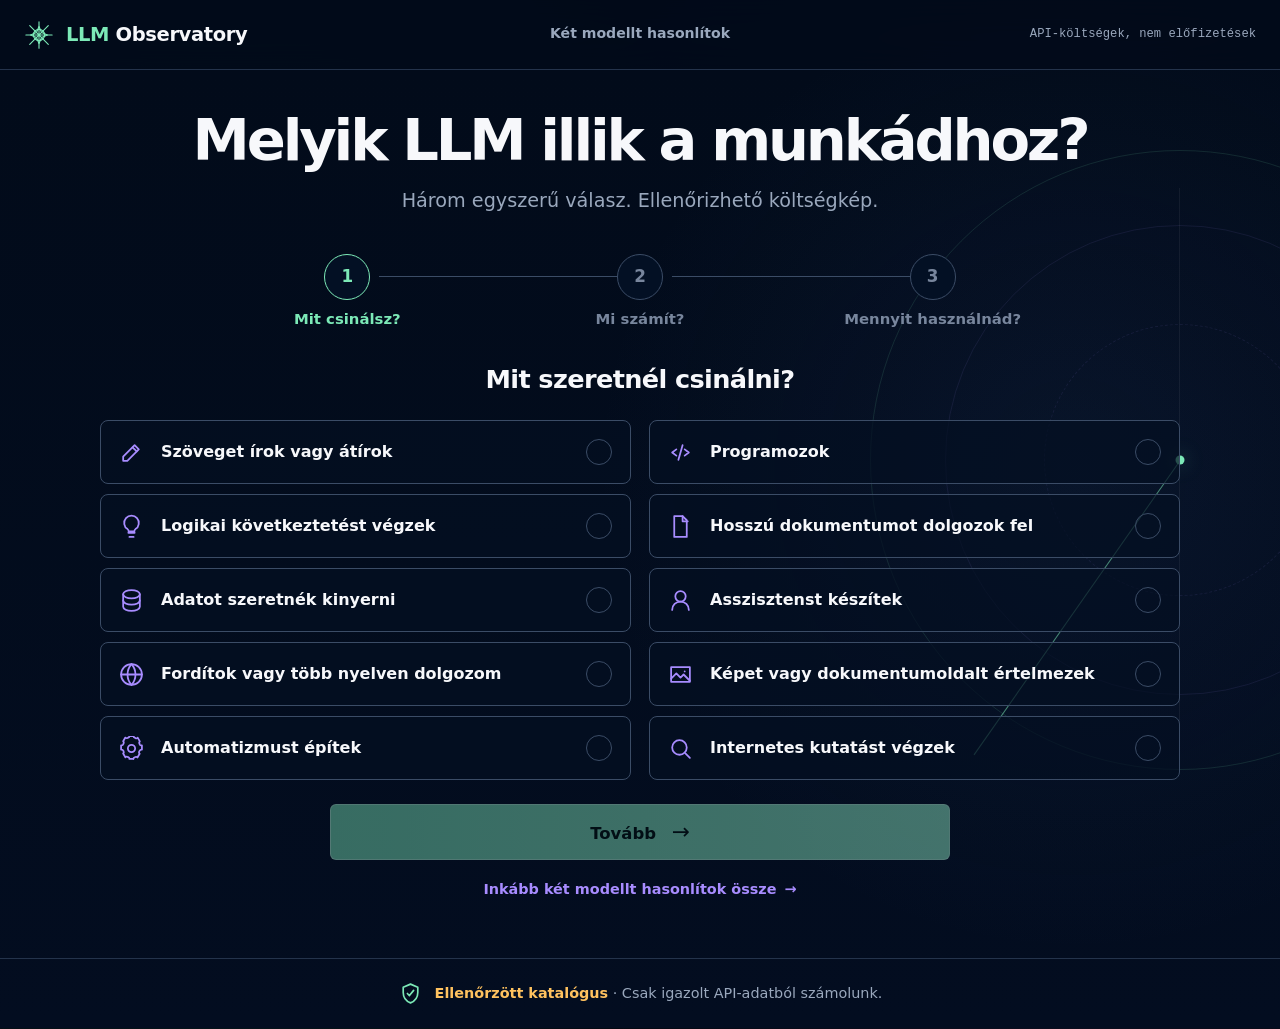
==== commit 65244f73: "feat: add evidence-backed quality rankings" ====
--- a/public/index.html
+++ b/public/index.html
@@ -6,7 +6,7 @@
     <meta name="description" content="Ellenőrizhető, forrásolt LLM API-költség összehasonlítás ellenőrzött adatokon.">
     <title>LLM Observatory</title>
     <link rel="icon" href="./favicon.svg" type="image/svg+xml">
-    <link rel="stylesheet" href="./styles.css?v=advisor-dead-end-fix">
+    <link rel="stylesheet" href="./styles.css?v=gate-5c">
   </head>
   <body>
     <a class="skip-link" href="#main">Ugrás a tartalomra</a>
@@ -172,6 +172,6 @@
       <p class="sr-only" id="liveRegion" aria-live="polite"></p>
     </main>
 
-    <script type="module" src="./app.js?v=advisor-dead-end-fix"></script>
+    <script type="module" src="./app.js?v=gate-5c"></script>
   </body>
 </html>
--- a/public/styles.css
+++ b/public/styles.css
@@ -505,6 +505,7 @@
 .advisor-result-cost strong { color: var(--a); font-size: clamp(1.45rem, 2vw, 2rem); line-height: 1.1; font-variant-numeric: tabular-nums; }
 .advisor-result-cost > span { color: var(--muted); font-size: 0.78rem; }
 .advisor-result-cost .api-link { min-height: 48px; justify-content: center; margin-top: 10px; border-radius: 7px; background: var(--a); color: #031024; padding: 8px 16px; text-decoration: none; }
+.advisor-result-cost .quickstart-link { min-height: 38px; display: inline-flex; align-items: center; justify-content: center; color: var(--a); text-decoration: none; font-size: 0.82rem; font-weight: 700; }
 .result-why { grid-column: 1 / -1; border-top: 1px solid var(--line); color: var(--text-soft); }
 .result-why summary { min-height: 44px; display: inline-flex; align-items: center; color: var(--a); cursor: pointer; font-weight: 650; }
 .result-why p { margin: 0 0 4px; color: var(--muted); font-size: 0.82rem; }
@@ -522,27 +523,76 @@
 .advisor-secondary-result div > span { color: var(--muted); font-size: 0.8rem; }
 .advisor-secondary-result > p { margin: 0; color: var(--text-soft); font-size: 1.05rem; font-weight: 700; }
 .advisor-secondary-result .api-link { min-height: 44px; color: var(--a); text-decoration: none; }
-.advisor-unranked-grid {
-  display: grid;
-  grid-template-columns: repeat(2, minmax(0, 1fr));
-  gap: 12px;
-}
-.advisor-unranked-result {
-  min-width: 0;
-  display: grid;
-  grid-template-columns: minmax(0, 1fr) auto;
-  align-items: center;
-  gap: 10px 18px;
-  min-height: 112px;
-  padding: 20px 22px;
+.benchmark-notice {
+  max-width: 1040px;
+  margin: 0 auto 18px;
+  padding: 24px 28px;
   border: 1px solid var(--line-strong);
-  border-radius: 8px;
-  background: rgba(3, 15, 34, 0.62);
-}
-.advisor-unranked-result h3 { margin: 0; font-size: 1.12rem; }
-.advisor-unranked-result div > span { color: var(--muted); font-size: 0.8rem; }
-.advisor-unranked-result > strong { color: var(--text-soft); font-size: 1rem; font-variant-numeric: tabular-nums; }
-.advisor-unranked-result .api-link { grid-column: 1 / -1; min-height: 40px; color: var(--a); text-decoration: none; }
+  border-left: 5px solid var(--a);
+  border-radius: 10px;
+  background: linear-gradient(135deg, rgba(123, 240, 194, 0.08), rgba(3, 15, 34, 0.72));
+}
+.benchmark-notice h2 { margin: 0 0 7px; font-size: clamp(1.35rem, 2vw, 1.8rem); }
+.benchmark-notice p { margin: 7px 0; color: var(--text-soft); line-height: 1.5; }
+.benchmark-notice .benchmark-edition { color: var(--a); font-weight: 760; }
+.benchmark-notice .benchmark-caveat { color: #ffe2ad; }
+.benchmark-notice .benchmark-filter-note { color: var(--text); font-weight: 700; }
+.benchmark-notice .benchmark-warning { color: var(--warning); font-weight: 700; }
+.benchmark-notice > small { display: block; margin-top: 10px; color: var(--muted); }
+.benchmark-links { display: flex; flex-wrap: wrap; gap: 4px 22px; margin-top: 8px; }
+.benchmark-links .text-link { min-height: 36px; color: var(--a); font-size: 0.82rem; }
+.advisor-quality-result {
+  display: grid;
+  grid-template-columns: minmax(190px, 0.85fr) minmax(150px, 0.55fr) minmax(240px, 1.05fr) minmax(240px, 0.95fr);
+  align-items: center;
+  gap: 24px;
+  padding: 22px 28px;
+  border-bottom: 1px solid var(--line);
+  background: rgba(3, 15, 34, 0.52);
+}
+.advisor-quality-result.is-primary {
+  padding-block: 28px;
+  border: 1px solid var(--a);
+  border-left-width: 7px;
+  border-radius: 10px 10px 0 0;
+  background: rgba(3, 15, 34, 0.76);
+  box-shadow: 0 24px 70px rgba(0, 0, 0, 0.18);
+}
+.quality-result-identity h2, .quality-result-identity h3 { margin: 0; letter-spacing: -0.025em; }
+.quality-result-identity h2 { font-size: clamp(1.55rem, 2.2vw, 2.05rem); }
+.quality-result-identity h3 { font-size: 1.2rem; }
+.quality-score { display: grid; gap: 6px; }
+.quality-score strong { color: var(--a); font-size: clamp(1.5rem, 2.2vw, 2rem); font-variant-numeric: tabular-nums; }
+.quality-score span { color: var(--muted); font: 0.72rem/1.35 var(--font-mono); overflow-wrap: anywhere; }
+.quality-explanation { padding-right: 20px; border-right: 1px solid var(--line); }
+.quality-explanation p { position: relative; margin: 0; padding-left: 24px; color: var(--text-soft); font-size: 0.86rem; line-height: 1.45; }
+.quality-explanation p + p { margin-top: 10px; }
+.quality-explanation p::before { position: absolute; left: 0; color: var(--a); font-weight: 800; }
+.quality-cost { display: grid; gap: 6px; align-content: center; }
+.quality-cost > small, .quality-cost > span { color: var(--muted); font-size: 0.75rem; }
+.quality-cost > strong { color: var(--text); font-size: 1.12rem; font-variant-numeric: tabular-nums; }
+.quality-cost .unavailable-cost { color: #ffe2ad; font-size: 0.95rem; line-height: 1.35; }
+.benchmark-cost-disclaimer { margin: 4px 0; color: var(--muted); font-size: 0.72rem; line-height: 1.4; }
+.quality-cost .api-link { min-height: 42px; justify-content: center; margin-top: 4px; border: 1px solid var(--a); border-radius: 7px; color: var(--a); padding: 7px 12px; text-decoration: none; }
+.quality-cost .quickstart-link { min-height: 34px; display: inline-flex; align-items: center; justify-content: center; color: var(--a); text-decoration: none; font-size: 0.78rem; font-weight: 700; }
+.benchmark-details .text-link { min-height: 38px; color: var(--a); font-size: 0.82rem; }
+.evidence-notice { max-width: 900px; margin: 0 auto 22px; padding: 28px 30px; border: 1px solid var(--warning); border-radius: 10px; background: linear-gradient(135deg, rgba(255, 194, 95, 0.08), rgba(3, 15, 34, 0.72)); box-shadow: 0 24px 70px rgba(0, 0, 0, 0.18); }
+.evidence-notice h2 { margin: 0 0 12px; font-size: clamp(1.45rem, 2.4vw, 2rem); }
+.evidence-notice p { margin: 8px 0; color: var(--text-soft); line-height: 1.55; }
+.evidence-notice strong { display: block; margin-top: 16px; color: #ffe2ad; }
+.compact-price-list { max-width: 1000px; margin: 0 auto; border: 1px solid var(--line-strong); border-radius: 10px; background: rgba(3, 15, 34, 0.58); overflow: hidden; }
+.compact-price-list > summary { min-height: 58px; display: flex; align-items: center; justify-content: center; padding: 12px 22px; color: var(--a); cursor: pointer; font-weight: 760; }
+.compact-price-list[open] > summary { border-bottom: 1px solid var(--line); }
+.compact-price-rows { display: grid; }
+.compact-price-row { min-width: 0; display: grid; grid-template-columns: minmax(220px, 1fr) minmax(170px, auto) minmax(250px, auto); align-items: center; gap: 18px; padding: 16px 22px; }
+.compact-price-row + .compact-price-row { border-top: 1px solid var(--line); }
+.compact-price-row > div:first-child { min-width: 0; display: grid; gap: 3px; }
+.compact-price-row > div:first-child strong { overflow: hidden; text-overflow: ellipsis; }
+.compact-price-row small { color: var(--muted); }
+.compact-price-row > span { color: var(--text-soft); font-weight: 720; font-variant-numeric: tabular-nums; }
+.compact-price-actions { display: flex; align-items: center; justify-content: flex-end; gap: 14px; }
+.compact-price-actions a { color: var(--a); text-decoration: none; font-size: 0.82rem; font-weight: 680; }
+.compact-price-actions .api-link { min-height: 38px; display: inline-flex; align-items: center; padding: 6px 12px; border: 1px solid var(--a); border-radius: 6px; }
 .baseline-notice { max-width: 920px; margin: 0 auto 24px; padding: 18px 22px; border: 1px solid var(--warning); border-radius: 9px; background: rgba(255, 194, 95, 0.055); }
 .baseline-notice strong { color: #ffe2ad; }
 .baseline-notice p { margin: 7px 0 0; color: var(--text-soft); font-size: 0.9rem; }
@@ -688,6 +738,10 @@
   .advisor-result-explanation { border-right: 0; }
   .advisor-result-cost { grid-column: 1 / -1; grid-template-columns: 1fr auto; align-items: center; padding-top: 20px; border-top: 1px solid var(--line); }
   .advisor-result-cost .api-link { grid-column: 2; grid-row: 1 / 4; min-width: 240px; margin: 0; }
+  .advisor-quality-result { grid-template-columns: 0.8fr 0.55fr 1.15fr; }
+  .quality-cost { grid-column: 1 / -1; grid-template-columns: minmax(200px, 0.7fr) 1fr auto auto; align-items: center; padding-top: 16px; border-top: 1px solid var(--line); }
+  .quality-cost .api-link { min-width: 190px; margin: 0; }
+  .quality-cost .quickstart-link { min-width: 140px; }
   .result-why { grid-column: 1 / -1; }
 }
 
@@ -721,7 +775,12 @@
   .result-why { grid-column: auto; }
   .advisor-secondary-result { grid-template-columns: 1fr auto; gap: 10px 18px; padding-inline: 12px; }
   .advisor-secondary-result .api-link { grid-column: 1 / -1; }
-  .advisor-unranked-grid { grid-template-columns: 1fr; }
+  .advisor-quality-result { grid-template-columns: 1fr 0.65fr; gap: 16px; padding-inline: 20px; }
+  .quality-explanation { grid-column: 1 / -1; padding: 16px 0; border-block: 1px solid var(--line); border-right: 0; }
+  .quality-cost { grid-column: 1 / -1; display: grid; grid-template-columns: 1fr; padding: 0; border: 0; }
+  .quality-cost .api-link, .quality-cost .quickstart-link { min-width: 0; }
+  .compact-price-row { grid-template-columns: minmax(0, 1fr) auto; }
+  .compact-price-actions { grid-column: 1 / -1; justify-content: flex-start; }
 }
 
 @media (max-width: 560px) {
@@ -774,6 +833,16 @@
   .advisor-results-heading > p { font-size: 0.95rem; }
   .result-notice { text-align: left; }
   .advisor-secondary-result { grid-template-columns: 1fr; }
+  .benchmark-notice { padding: 20px 17px; }
+  .benchmark-links { display: grid; grid-template-columns: 1fr; }
+  .advisor-quality-result, .advisor-quality-result.is-primary { grid-template-columns: 1fr; padding: 22px 18px; }
+  .quality-score { padding-block: 4px; }
+  .quality-explanation { grid-column: auto; }
+  .quality-cost { grid-column: auto; }
+  .evidence-notice { padding: 22px 18px; }
+  .compact-price-row { grid-template-columns: 1fr; gap: 8px; padding: 16px; }
+  .compact-price-actions { grid-column: auto; flex-wrap: wrap; }
+  .compact-price-actions .api-link { width: 100%; justify-content: center; }
   .advisor-result-actions { flex-direction: column; }
   .advisor-result-actions .secondary-action { width: 100%; }
 }
